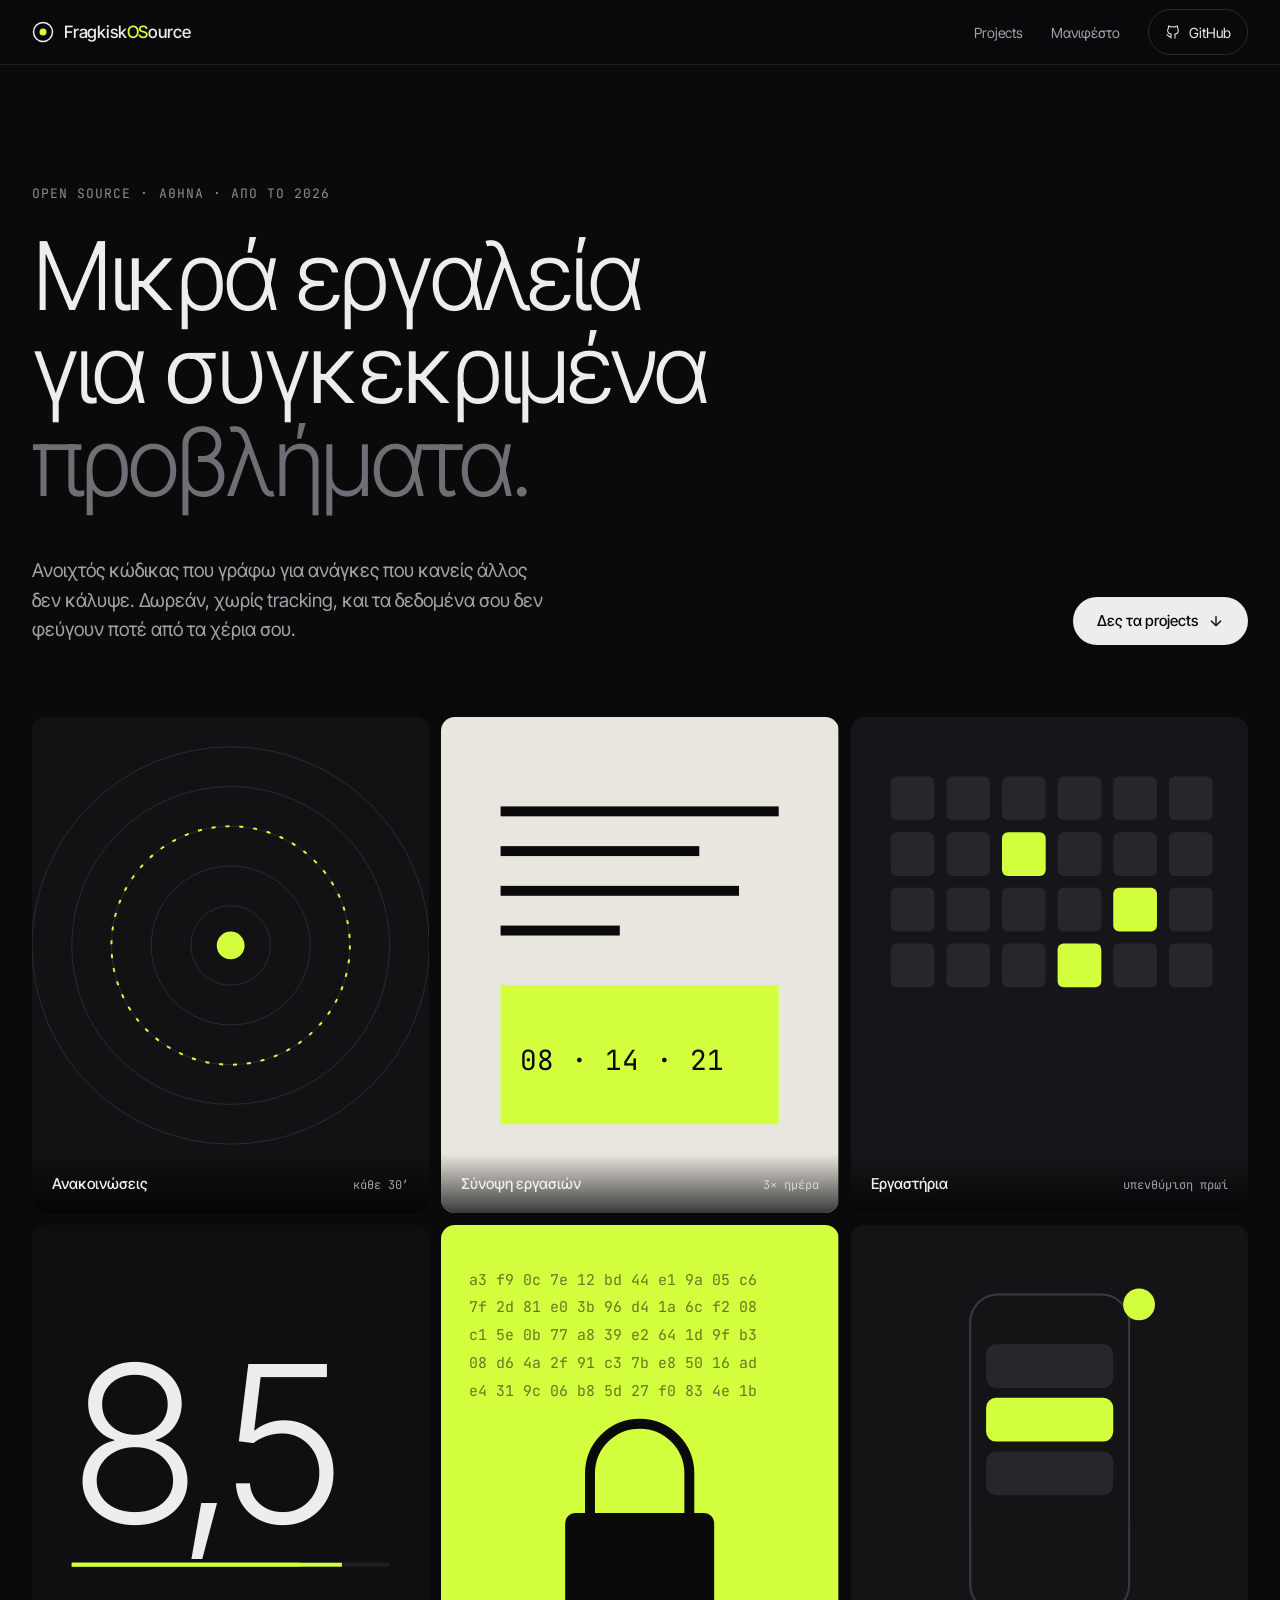
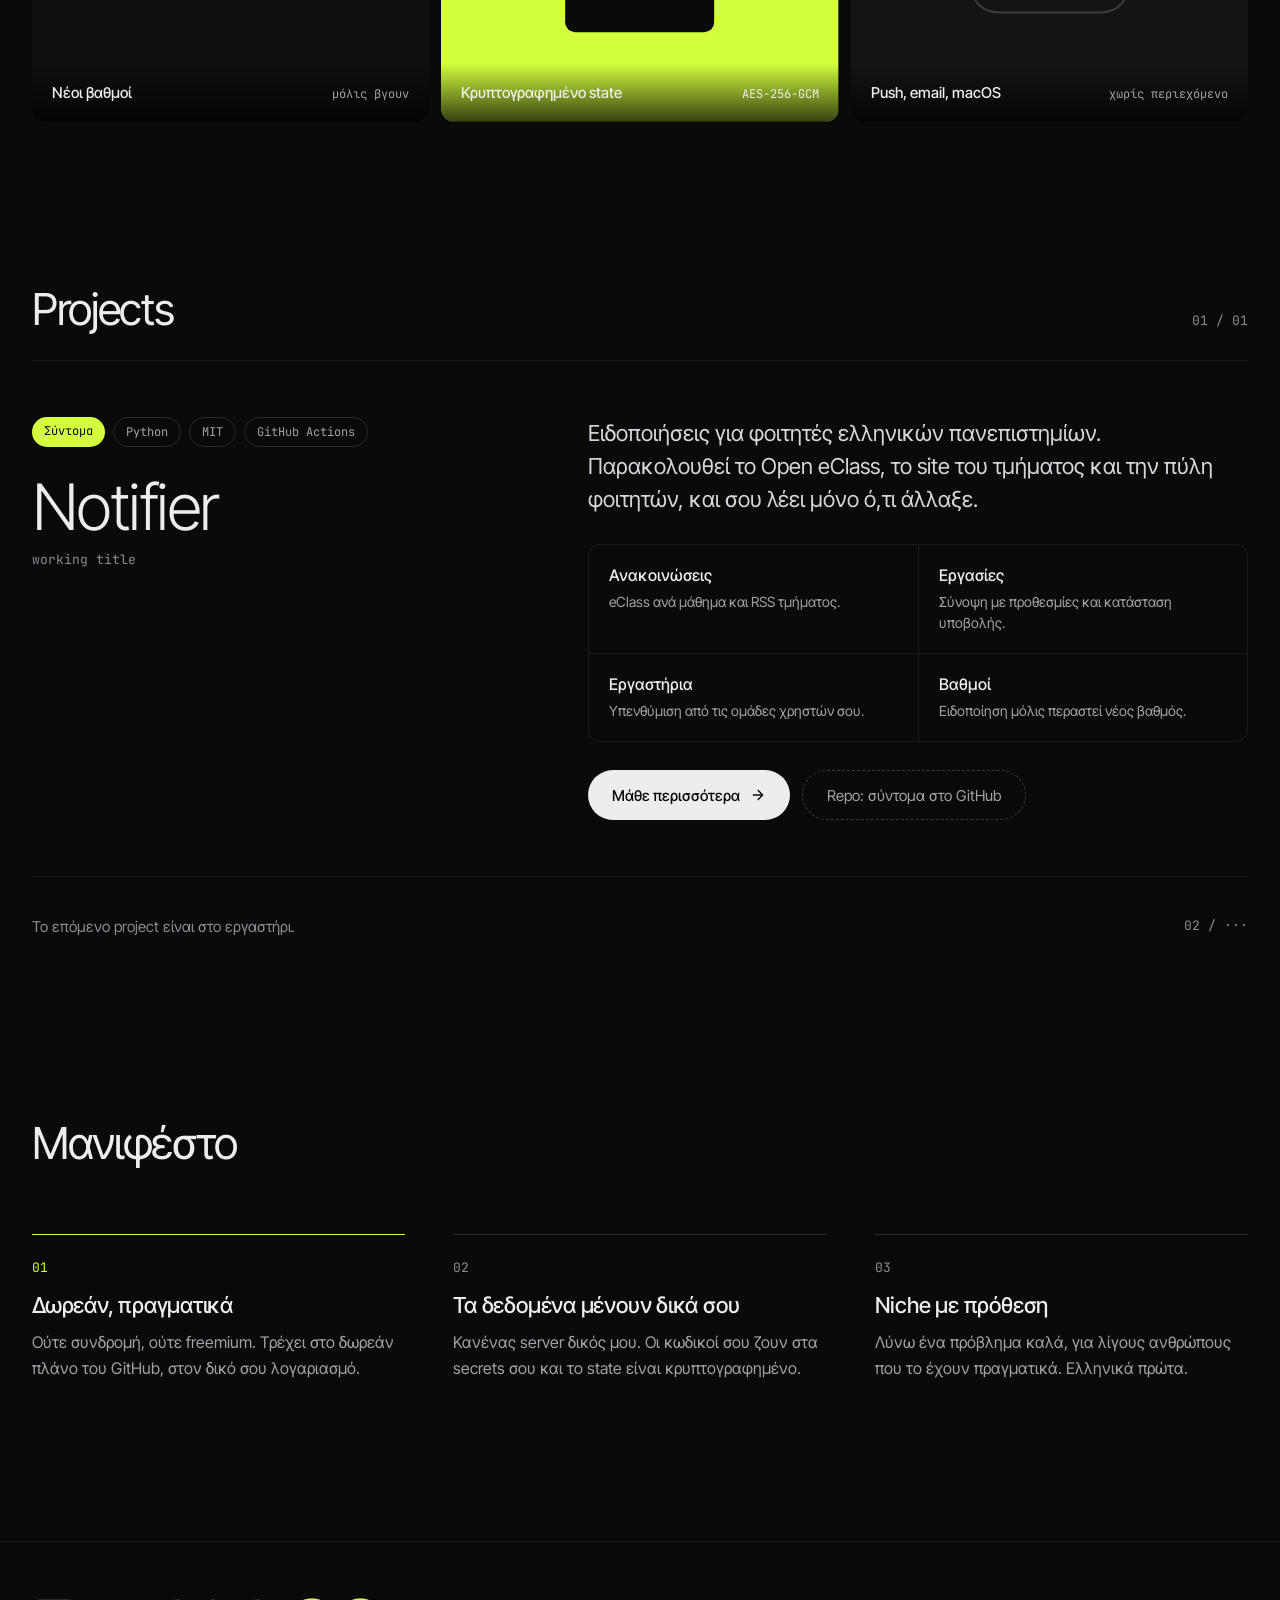
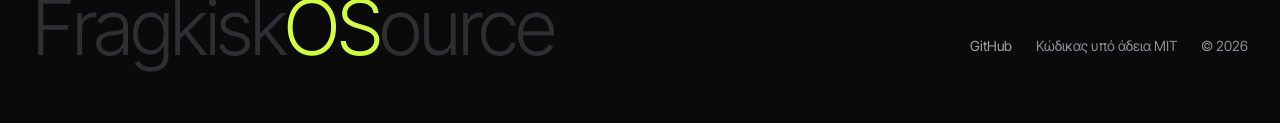
==== index.html @ a9259b9a "FragkiskOSource: πρώτη έκδοση του site" ====
<!doctype html>
<html lang="el">
<head>
<meta charset="utf-8">
<meta name="viewport" content="width=device-width, initial-scale=1">
<title>FragkiskOSource</title>
<meta name="description" content="Μικρά open-source εργαλεία για συγκεκριμένα προβλήματα, από τον Φραγκίσκο.">
<meta name="theme-color" content="#0a0a0b">
<link rel="icon" href="data:image/svg+xml,%3Csvg xmlns=%22http://www.w3.org/2000/svg%22 viewBox=%220 0 22 22%22%3E%3Crect width=%2222%22 height=%2222%22 rx=%225%22 fill=%22%230a0a0b%22/%3E%3Ccircle cx=%2211%22 cy=%2211%22 r=%227.5%22 fill=%22none%22 stroke=%22%23ededed%22 stroke-width=%221.5%22/%3E%3Ccircle cx=%2211%22 cy=%2211%22 r=%223%22 fill=%22%23d4ff3f%22/%3E%3C/svg%3E">
<link rel="preconnect" href="https://fonts.googleapis.com">
<link rel="stylesheet" href="https://fonts.googleapis.com/css2?family=Inter+Tight:wght@300;400;500;600&amp;family=JetBrains+Mono:wght@400;500&amp;display=swap">
<style>
body{margin:0;background:#0a0a0b}
a{color:#ededed;text-decoration:none}a:hover{color:#ffffff}
</style>
<style>html{scroll-behavior:smooth}</style>
</head>
<body>
<div style="min-height: 100vh; background: #0a0a0b; color: #ededed; font-family: 'Inter Tight', system-ui, sans-serif; -webkit-font-smoothing: antialiased">

  <header style="position: sticky; top: 0; z-index: 10; background: rgba(10,10,11,0.82); backdrop-filter: blur(14px); border-bottom: 1px solid #1c1c1f">
    <nav aria-label="Κύρια πλοήγηση" style="max-width: 1360px; margin: 0 auto; padding: 0 32px; height: 64px; display: flex; align-items: center; justify-content: space-between; gap: 24px; flex-wrap: wrap">
      <a href="#top" style="display: flex; align-items: center; gap: 10px; font-weight: 500; font-size: 17px; letter-spacing: -0.01em; min-height: 44px">
        <svg width="22" height="22" viewBox="0 0 22 22" aria-hidden="true"><circle cx="11" cy="11" r="9.5" fill="none" stroke="#ededed" stroke-width="1.5"></circle><circle cx="11" cy="11" r="3.5" fill="#d4ff3f"></circle></svg>
        <span>Fragkisk<span style="color: #d4ff3f">OS</span>ource</span>
      </a>
      <div style="display: flex; align-items: center; gap: 28px; font-size: 14px; color: #a1a1a6; flex-wrap: wrap">
        <a href="#projects" style="color: #a1a1a6; min-height: 44px; display: flex; align-items: center">Projects</a>
        <a href="#manifesto" style="color: #a1a1a6; min-height: 44px; display: flex; align-items: center">Μανιφέστο</a>
        <a href="https://github.com/Fragkiskospall" style="display: flex; align-items: center; gap: 8px; min-height: 44px; padding: 0 16px; border: 1px solid #2a2a2e; border-radius: 999px; color: #ededed">
          <svg width="16" height="16" viewBox="0 0 24 24" fill="none" stroke="currentColor" stroke-width="1.6" stroke-linecap="round" stroke-linejoin="round" aria-hidden="true"><path d="M9 19c-4.3 1.4-4.3-2.5-6-3m12 5v-3.5c0-1 .1-1.4-.5-2 2.8-.3 5.5-1.4 5.5-6a4.6 4.6 0 0 0-1.3-3.2 4.2 4.2 0 0 0-.1-3.2s-1.1-.3-3.5 1.3a12.3 12.3 0 0 0-6.2 0C6.5 2.8 5.4 3.1 5.4 3.1a4.2 4.2 0 0 0-.1 3.2A4.6 4.6 0 0 0 4 9.5c0 4.6 2.7 5.7 5.5 6-.6.6-.6 1.2-.5 2V21"></path></svg>
          GitHub
        </a>
      </div>
    </nav>
  </header>

  <main id="top">
    <section style="max-width: 1360px; margin: 0 auto; padding: 120px 32px 72px">
      <p style="margin: 0 0 28px; font-family: 'JetBrains Mono', monospace; font-size: 13px; letter-spacing: 0.08em; text-transform: uppercase; color: #8b8b91">Open source · Αθήνα · από το 2026</p>
      <h1 style="margin: 0; max-width: 1100px; font-weight: 300; font-size: clamp(48px, 7.4vw, 112px); line-height: 0.98; letter-spacing: -0.045em">Μικρά εργαλεία<br>για συγκεκριμένα<br><span style="color: #6e6e74">προβλήματα.</span></h1>
      <div style="margin-top: 48px; display: flex; gap: 40px; justify-content: space-between; align-items: flex-end; flex-wrap: wrap">
        <p style="margin: 0; max-width: 520px; font-size: 19px; line-height: 1.55; color: #a1a1a6">Ανοιχτός κώδικας που γράφω για ανάγκες που κανείς άλλος δεν κάλυψε. Δωρεάν, χωρίς tracking, και τα δεδομένα σου δεν φεύγουν ποτέ από τα χέρια σου.</p>
        <a href="#projects" style="display: inline-flex; align-items: center; gap: 10px; min-height: 48px; padding: 0 24px; border-radius: 999px; background: #ededed; color: #0a0a0b; font-weight: 500; font-size: 15px">
          Δες τα projects
          <svg width="16" height="16" viewBox="0 0 24 24" fill="none" stroke="currentColor" stroke-width="2" stroke-linecap="round" stroke-linejoin="round" aria-hidden="true"><path d="M12 5v14M5 12l7 7 7-7"></path></svg>
        </a>
      </div>
    </section>

    <section aria-label="Τι κάνει ο Notifier" style="max-width: 1360px; margin: 0 auto; padding: 0 32px">
      <div style="display: grid; grid-template-columns: repeat(auto-fill, minmax(300px, 1fr)); gap: 12px">

        <figure style="margin: 0; position: relative; aspect-ratio: 4 / 5; border-radius: 14px; overflow: hidden; background: #111113">
          <svg viewBox="0 0 400 500" width="100%" height="100%" preserveAspectRatio="xMidYMid slice" aria-hidden="true">
            <rect width="400" height="500" fill="#121214"></rect>
            <g fill="none" stroke="#2c2c31" stroke-width="1"><circle cx="200" cy="230" r="40"></circle><circle cx="200" cy="230" r="80"></circle><circle cx="200" cy="230" r="120"></circle><circle cx="200" cy="230" r="160"></circle><circle cx="200" cy="230" r="200"></circle></g>
            <circle cx="200" cy="230" r="120" fill="none" stroke="#d4ff3f" stroke-width="2" stroke-dasharray="4 10"></circle>
            <circle cx="200" cy="230" r="14" fill="#d4ff3f"></circle>
          </svg>
          <figcaption style="position: absolute; left: 0; right: 0; bottom: 0; padding: 20px; display: flex; justify-content: space-between; align-items: flex-end; background: linear-gradient(transparent, rgba(0,0,0,0.75))">
            <span style="font-size: 15px; font-weight: 500">Ανακοινώσεις</span><span style="font-family: 'JetBrains Mono', monospace; font-size: 12px; color: #a1a1a6">κάθε 30′</span>
          </figcaption>
        </figure>

        <figure style="margin: 0; position: relative; aspect-ratio: 4 / 5; border-radius: 14px; overflow: hidden; background: #111113">
          <svg viewBox="0 0 400 500" width="100%" height="100%" preserveAspectRatio="xMidYMid slice" aria-hidden="true">
            <rect width="400" height="500" fill="#e9e6df"></rect>
            <g fill="#0a0a0b"><rect x="60" y="90" width="280" height="10"></rect><rect x="60" y="130" width="200" height="10"></rect><rect x="60" y="170" width="240" height="10"></rect><rect x="60" y="210" width="120" height="10"></rect></g>
            <rect x="60" y="270" width="280" height="140" fill="#d4ff3f"></rect>
            <g fill="#0a0a0b" font-family="JetBrains Mono, monospace" font-size="28"><text x="80" y="355">08 · 14 · 21</text></g>
          </svg>
          <figcaption style="position: absolute; left: 0; right: 0; bottom: 0; padding: 20px; display: flex; justify-content: space-between; align-items: flex-end; background: linear-gradient(transparent, rgba(0,0,0,0.75))">
            <span style="font-size: 15px; font-weight: 500">Σύνοψη εργασιών</span><span style="font-family: 'JetBrains Mono', monospace; font-size: 12px; color: #d6d6da">3× ημέρα</span>
          </figcaption>
        </figure>

        <figure style="margin: 0; position: relative; aspect-ratio: 4 / 5; border-radius: 14px; overflow: hidden; background: #111113">
          <svg viewBox="0 0 400 500" width="100%" height="100%" preserveAspectRatio="xMidYMid slice" aria-hidden="true">
            <rect width="400" height="500" fill="#16161a"></rect>
            <g fill="#26262b"><rect x="40" y="60" width="44" height="44" rx="6"></rect><rect x="96" y="60" width="44" height="44" rx="6"></rect><rect x="152" y="60" width="44" height="44" rx="6"></rect><rect x="208" y="60" width="44" height="44" rx="6"></rect><rect x="264" y="60" width="44" height="44" rx="6"></rect><rect x="320" y="60" width="44" height="44" rx="6"></rect>
            <rect x="40" y="116" width="44" height="44" rx="6"></rect><rect x="96" y="116" width="44" height="44" rx="6"></rect><rect x="208" y="116" width="44" height="44" rx="6"></rect><rect x="264" y="116" width="44" height="44" rx="6"></rect><rect x="320" y="116" width="44" height="44" rx="6"></rect>
            <rect x="40" y="172" width="44" height="44" rx="6"></rect><rect x="96" y="172" width="44" height="44" rx="6"></rect><rect x="152" y="172" width="44" height="44" rx="6"></rect><rect x="208" y="172" width="44" height="44" rx="6"></rect><rect x="320" y="172" width="44" height="44" rx="6"></rect>
            <rect x="40" y="228" width="44" height="44" rx="6"></rect><rect x="96" y="228" width="44" height="44" rx="6"></rect><rect x="152" y="228" width="44" height="44" rx="6"></rect><rect x="264" y="228" width="44" height="44" rx="6"></rect><rect x="320" y="228" width="44" height="44" rx="6"></rect></g>
            <g fill="#d4ff3f"><rect x="152" y="116" width="44" height="44" rx="6"></rect><rect x="264" y="172" width="44" height="44" rx="6"></rect><rect x="208" y="228" width="44" height="44" rx="6"></rect></g>
          </svg>
          <figcaption style="position: absolute; left: 0; right: 0; bottom: 0; padding: 20px; display: flex; justify-content: space-between; align-items: flex-end; background: linear-gradient(transparent, rgba(0,0,0,0.75))">
            <span style="font-size: 15px; font-weight: 500">Εργαστήρια</span><span style="font-family: 'JetBrains Mono', monospace; font-size: 12px; color: #a1a1a6">υπενθύμιση πρωί</span>
          </figcaption>
        </figure>

        <figure style="margin: 0; position: relative; aspect-ratio: 4 / 5; border-radius: 14px; overflow: hidden; background: #111113">
          <svg viewBox="0 0 400 500" width="100%" height="100%" preserveAspectRatio="xMidYMid slice" aria-hidden="true">
            <rect width="400" height="500" fill="#0f0f11"></rect>
            <g font-family="Inter Tight, sans-serif" font-weight="300" fill="#ededed"><text x="40" y="300" font-size="220" letter-spacing="-12">8,5</text></g>
            <rect x="40" y="340" width="230" height="4" fill="#d4ff3f"></rect>
            <rect x="40" y="340" width="320" height="4" fill="#2a2a2e" opacity="0.6"></rect>
            <rect x="40" y="340" width="272" height="4" fill="#d4ff3f"></rect>
          </svg>
          <figcaption style="position: absolute; left: 0; right: 0; bottom: 0; padding: 20px; display: flex; justify-content: space-between; align-items: flex-end; background: linear-gradient(transparent, rgba(0,0,0,0.75))">
            <span style="font-size: 15px; font-weight: 500">Νέοι βαθμοί</span><span style="font-family: 'JetBrains Mono', monospace; font-size: 12px; color: #a1a1a6">μόλις βγουν</span>
          </figcaption>
        </figure>

        <figure style="margin: 0; position: relative; aspect-ratio: 4 / 5; border-radius: 14px; overflow: hidden; background: #111113">
          <svg viewBox="0 0 400 500" width="100%" height="100%" preserveAspectRatio="xMidYMid slice" aria-hidden="true">
            <rect width="400" height="500" fill="#d4ff3f"></rect>
            <g font-family="JetBrains Mono, monospace" font-size="15" fill="#0a0a0b" opacity="0.55"><text x="28" y="60">a3 f9 0c 7e 12 bd 44 e1 9a 05 c6</text><text x="28" y="88">7f 2d 81 e0 3b 96 d4 1a 6c f2 08</text><text x="28" y="116">c1 5e 0b 77 a8 39 e2 64 1d 9f b3</text><text x="28" y="144">08 d6 4a 2f 91 c3 7b e8 50 16 ad</text><text x="28" y="172">e4 31 9c 06 b8 5d 27 f0 83 4e 1b</text></g>
            <g fill="none" stroke="#0a0a0b" stroke-width="10"><path d="M150 290v-40a50 50 0 0 1 100 0v40"></path></g>
            <rect x="125" y="290" width="150" height="120" rx="10" fill="#0a0a0b"></rect>
          </svg>
          <figcaption style="position: absolute; left: 0; right: 0; bottom: 0; padding: 20px; display: flex; justify-content: space-between; align-items: flex-end; background: linear-gradient(transparent, rgba(0,0,0,0.75))">
            <span style="font-size: 15px; font-weight: 500">Κρυπτογραφημένο state</span><span style="font-family: 'JetBrains Mono', monospace; font-size: 12px; color: #ededed">AES-256-GCM</span>
          </figcaption>
        </figure>

        <figure style="margin: 0; position: relative; aspect-ratio: 4 / 5; border-radius: 14px; overflow: hidden; background: #111113">
          <svg viewBox="0 0 400 500" width="100%" height="100%" preserveAspectRatio="xMidYMid slice" aria-hidden="true">
            <rect width="400" height="500" fill="#141417"></rect>
            <rect x="120" y="70" width="160" height="320" rx="28" fill="none" stroke="#3a3a40" stroke-width="2"></rect>
            <rect x="136" y="120" width="128" height="44" rx="10" fill="#26262b"></rect>
            <rect x="136" y="174" width="128" height="44" rx="10" fill="#d4ff3f"></rect>
            <rect x="136" y="228" width="128" height="44" rx="10" fill="#26262b"></rect>
            <circle cx="290" cy="80" r="16" fill="#d4ff3f"></circle>
          </svg>
          <figcaption style="position: absolute; left: 0; right: 0; bottom: 0; padding: 20px; display: flex; justify-content: space-between; align-items: flex-end; background: linear-gradient(transparent, rgba(0,0,0,0.75))">
            <span style="font-size: 15px; font-weight: 500">Push, email, macOS</span><span style="font-family: 'JetBrains Mono', monospace; font-size: 12px; color: #a1a1a6">χωρίς περιεχόμενο</span>
          </figcaption>
        </figure>

      </div>
    </section>

    <section id="projects" style="max-width: 1360px; margin: 0 auto; padding: 160px 32px 0">
      <div style="display: flex; justify-content: space-between; align-items: baseline; gap: 24px; flex-wrap: wrap; border-bottom: 1px solid #1c1c1f; padding-bottom: 24px">
        <h2 style="margin: 0; font-weight: 400; font-size: 44px; letter-spacing: -0.03em">Projects</h2>
        <p style="margin: 0; font-family: 'JetBrains Mono', monospace; font-size: 13px; color: #8b8b91">01 / 01</p>
      </div>

      <article style="display: flex; flex-wrap: wrap; gap: 48px; padding: 56px 0; border-bottom: 1px solid #1c1c1f">
        <div style="flex: 1 1 380px; min-width: 0">
          <div style="display: flex; gap: 8px; flex-wrap: wrap; margin-bottom: 28px">
            <span style="font-family: 'JetBrains Mono', monospace; font-size: 12px; padding: 6px 12px; border-radius: 999px; background: #d4ff3f; color: #0a0a0b">Σύντομα</span>
            <span style="font-family: 'JetBrains Mono', monospace; font-size: 12px; padding: 6px 12px; border-radius: 999px; border: 1px solid #2a2a2e; color: #a1a1a6">Python</span>
            <span style="font-family: 'JetBrains Mono', monospace; font-size: 12px; padding: 6px 12px; border-radius: 999px; border: 1px solid #2a2a2e; color: #a1a1a6">MIT</span>
            <span style="font-family: 'JetBrains Mono', monospace; font-size: 12px; padding: 6px 12px; border-radius: 999px; border: 1px solid #2a2a2e; color: #a1a1a6">GitHub Actions</span>
          </div>
          <h3 style="margin: 0; font-weight: 300; font-size: 64px; line-height: 1; letter-spacing: -0.04em">Notifier</h3>
          <p style="margin: 12px 0 0; font-family: 'JetBrains Mono', monospace; font-size: 13px; color: #8b8b91">working title</p>
        </div>
        <div style="flex: 1.4 1 480px; min-width: 0; display: flex; flex-direction: column; gap: 28px">
          <p style="margin: 0; font-size: 22px; line-height: 1.5; color: #d6d6da">Ειδοποιήσεις για φοιτητές ελληνικών πανεπιστημίων. Παρακολουθεί το Open eClass, το site του τμήματος και την πύλη φοιτητών, και σου λέει μόνο ό,τι άλλαξε.</p>
          <ul style="margin: 0; padding: 0; list-style: none; display: grid; grid-template-columns: repeat(2, minmax(0, 1fr)); gap: 1px; background: #1c1c1f; border: 1px solid #1c1c1f; border-radius: 12px; overflow: hidden">
            <li style="background: #0a0a0b; padding: 20px"><p style="margin: 0 0 6px; font-weight: 500">Ανακοινώσεις</p><p style="margin: 0; font-size: 14px; line-height: 1.5; color: #a1a1a6">eClass ανά μάθημα και RSS τμήματος.</p></li>
            <li style="background: #0a0a0b; padding: 20px"><p style="margin: 0 0 6px; font-weight: 500">Εργασίες</p><p style="margin: 0; font-size: 14px; line-height: 1.5; color: #a1a1a6">Σύνοψη με προθεσμίες και κατάσταση υποβολής.</p></li>
            <li style="background: #0a0a0b; padding: 20px"><p style="margin: 0 0 6px; font-weight: 500">Εργαστήρια</p><p style="margin: 0; font-size: 14px; line-height: 1.5; color: #a1a1a6">Υπενθύμιση από τις ομάδες χρηστών σου.</p></li>
            <li style="background: #0a0a0b; padding: 20px"><p style="margin: 0 0 6px; font-weight: 500">Βαθμοί</p><p style="margin: 0; font-size: 14px; line-height: 1.5; color: #a1a1a6">Ειδοποίηση μόλις περαστεί νέος βαθμός.</p></li>
          </ul>
          <div style="display: flex; gap: 12px; flex-wrap: wrap">
            <a href="/notifier/" style="display: inline-flex; align-items: center; gap: 10px; min-height: 48px; padding: 0 24px; border-radius: 999px; background: #ededed; color: #0a0a0b; font-weight: 500; font-size: 15px">Μάθε περισσότερα
              <svg width="16" height="16" viewBox="0 0 24 24" fill="none" stroke="currentColor" stroke-width="2" stroke-linecap="round" stroke-linejoin="round" aria-hidden="true"><path d="M5 12h14M12 5l7 7-7 7"></path></svg>
            </a>
            <span style="display: inline-flex; align-items: center; min-height: 48px; padding: 0 24px; border-radius: 999px; border: 1px dashed #3a3a40; color: #a1a1a6; font-size: 15px">Repo: σύντομα στο GitHub</span>
          </div>
        </div>
      </article>

      <div style="padding: 40px 0; display: flex; justify-content: space-between; gap: 24px; flex-wrap: wrap; color: #8b8b91; font-size: 15px">
        <p style="margin: 0">Το επόμενο project είναι στο εργαστήρι.</p>
        <p style="margin: 0; font-family: 'JetBrains Mono', monospace; font-size: 13px">02 / ···</p>
      </div>
    </section>

    <section id="manifesto" style="max-width: 1360px; margin: 0 auto; padding: 140px 32px 160px">
      <h2 style="margin: 0 0 64px; font-weight: 400; font-size: 44px; letter-spacing: -0.03em">Μανιφέστο</h2>
      <div style="display: grid; grid-template-columns: repeat(auto-fit, minmax(280px, 1fr)); gap: 48px">
        <div style="border-top: 1px solid #d4ff3f; padding-top: 24px">
          <p style="margin: 0 0 16px; font-family: 'JetBrains Mono', monospace; font-size: 13px; color: #d4ff3f">01</p>
          <h3 style="margin: 0 0 12px; font-weight: 500; font-size: 22px; letter-spacing: -0.01em">Δωρεάν, πραγματικά</h3>
          <p style="margin: 0; font-size: 16px; line-height: 1.6; color: #a1a1a6">Ούτε συνδρομή, ούτε freemium. Τρέχει στο δωρεάν πλάνο του GitHub, στον δικό σου λογαριασμό.</p>
        </div>
        <div style="border-top: 1px solid #2a2a2e; padding-top: 24px">
          <p style="margin: 0 0 16px; font-family: 'JetBrains Mono', monospace; font-size: 13px; color: #8b8b91">02</p>
          <h3 style="margin: 0 0 12px; font-weight: 500; font-size: 22px; letter-spacing: -0.01em">Τα δεδομένα μένουν δικά σου</h3>
          <p style="margin: 0; font-size: 16px; line-height: 1.6; color: #a1a1a6">Κανένας server δικός μου. Οι κωδικοί σου ζουν στα secrets σου και το state είναι κρυπτογραφημένο.</p>
        </div>
        <div style="border-top: 1px solid #2a2a2e; padding-top: 24px">
          <p style="margin: 0 0 16px; font-family: 'JetBrains Mono', monospace; font-size: 13px; color: #8b8b91">03</p>
          <h3 style="margin: 0 0 12px; font-weight: 500; font-size: 22px; letter-spacing: -0.01em">Niche με πρόθεση</h3>
          <p style="margin: 0; font-size: 16px; line-height: 1.6; color: #a1a1a6">Λύνω ένα πρόβλημα καλά, για λίγους ανθρώπους που το έχουν πραγματικά. Ελληνικά πρώτα.</p>
        </div>
      </div>
    </section>
  </main>

  <footer style="border-top: 1px solid #1c1c1f">
    <div style="max-width: 1360px; margin: 0 auto; padding: 48px 32px 56px; display: flex; justify-content: space-between; align-items: flex-end; gap: 32px; flex-wrap: wrap">
      <p style="margin: 0; font-weight: 300; font-size: clamp(40px, 6vw, 88px); letter-spacing: -0.045em; line-height: 1; color: #2e2e33">Fragkisk<span style="color: #d4ff3f">OS</span>ource</p>
      <div style="display: flex; gap: 24px; flex-wrap: wrap; font-size: 14px; color: #8b8b91">
        <a href="https://github.com/Fragkiskospall" style="color: #a1a1a6; min-height: 44px; display: flex; align-items: center">GitHub</a>
        <span style="min-height: 44px; display: flex; align-items: center">Κώδικας υπό άδεια MIT</span>
        <span style="min-height: 44px; display: flex; align-items: center">© 2026</span>
      </div>
    </div>
  </footer>
</div>
</body>
</html>
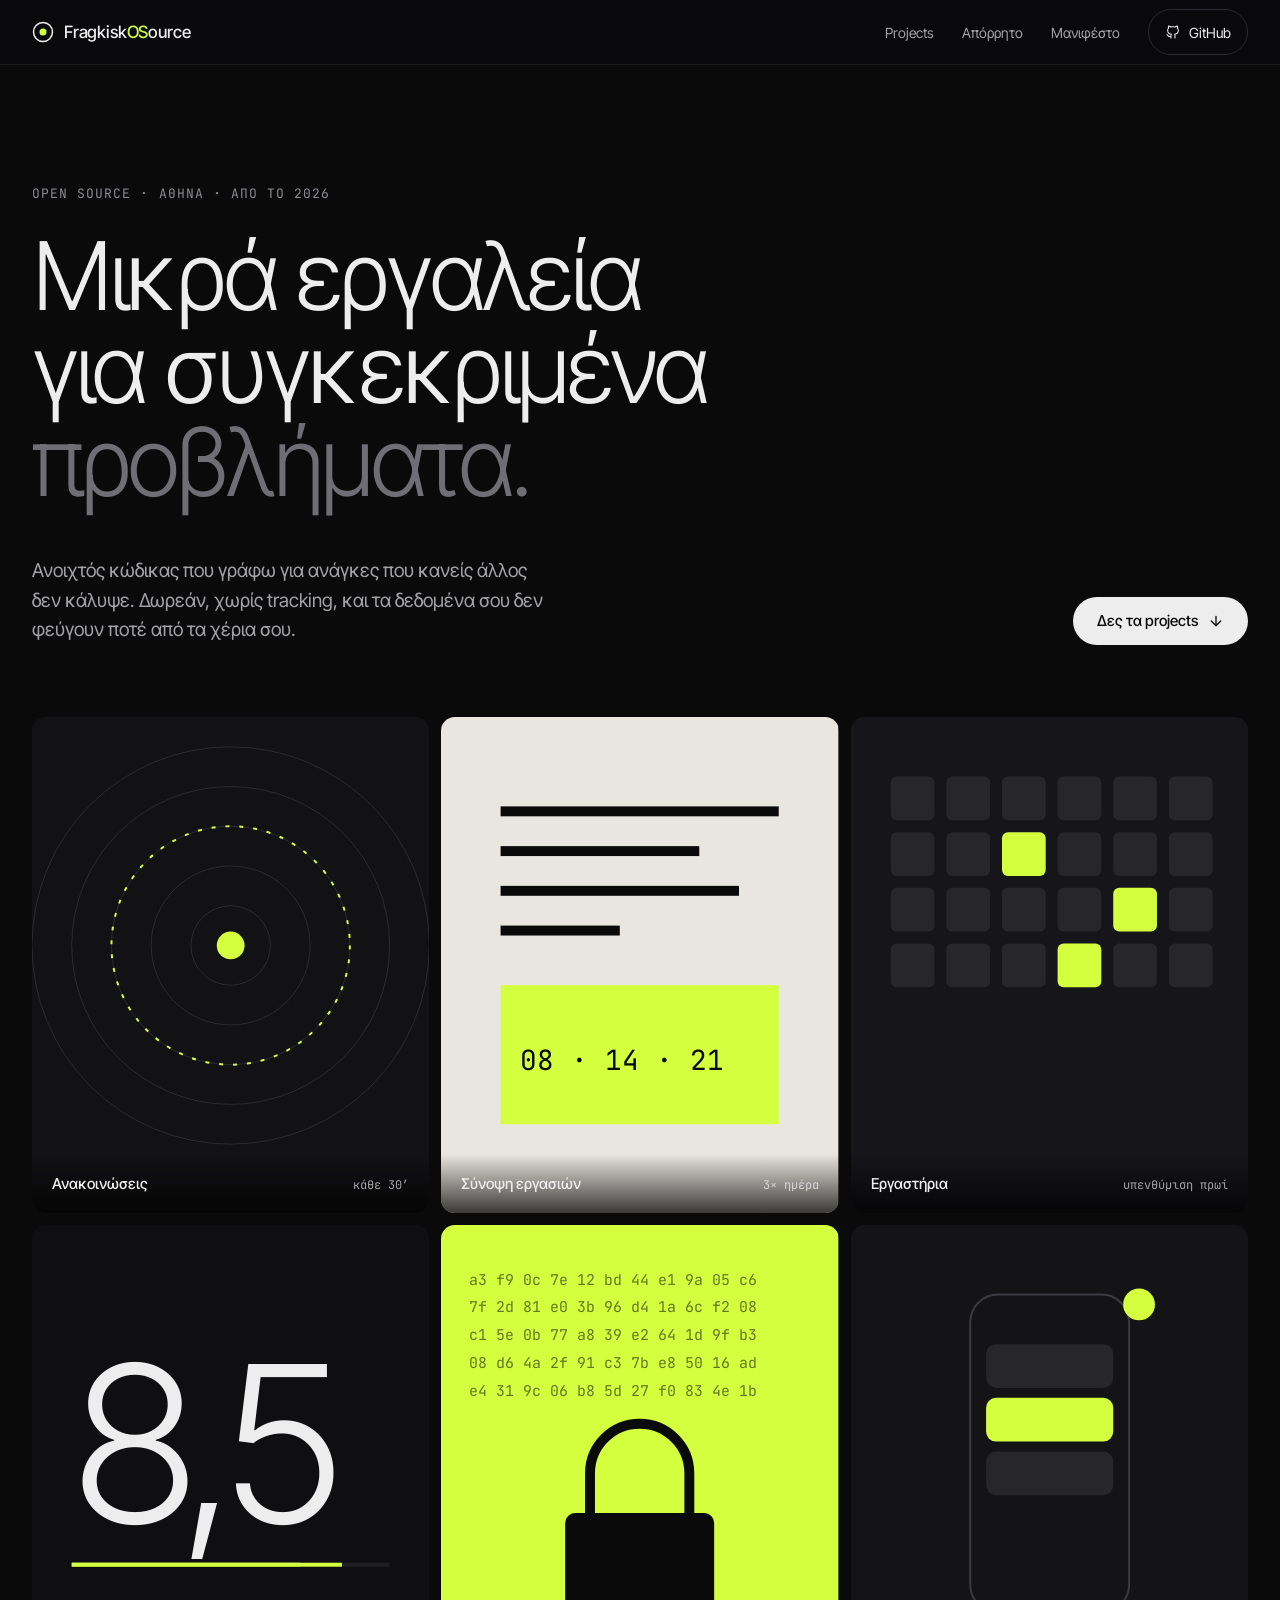
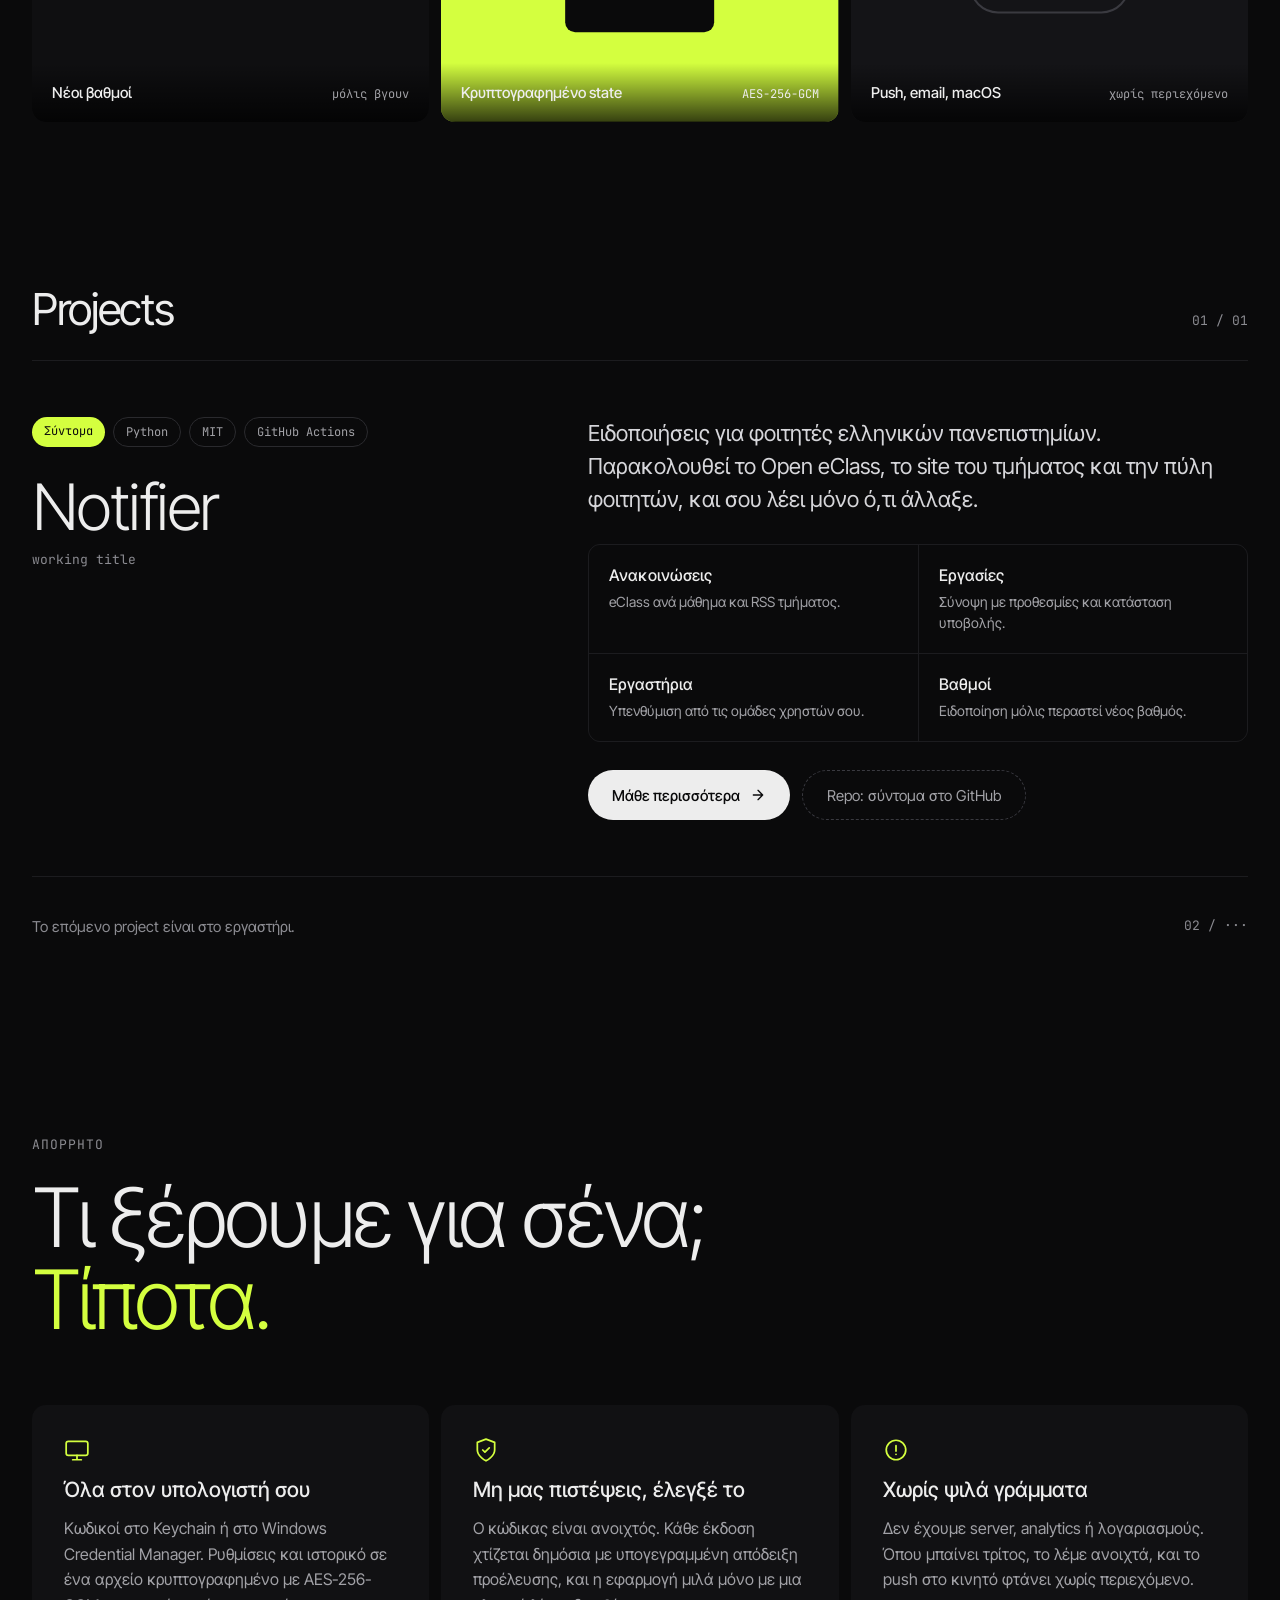
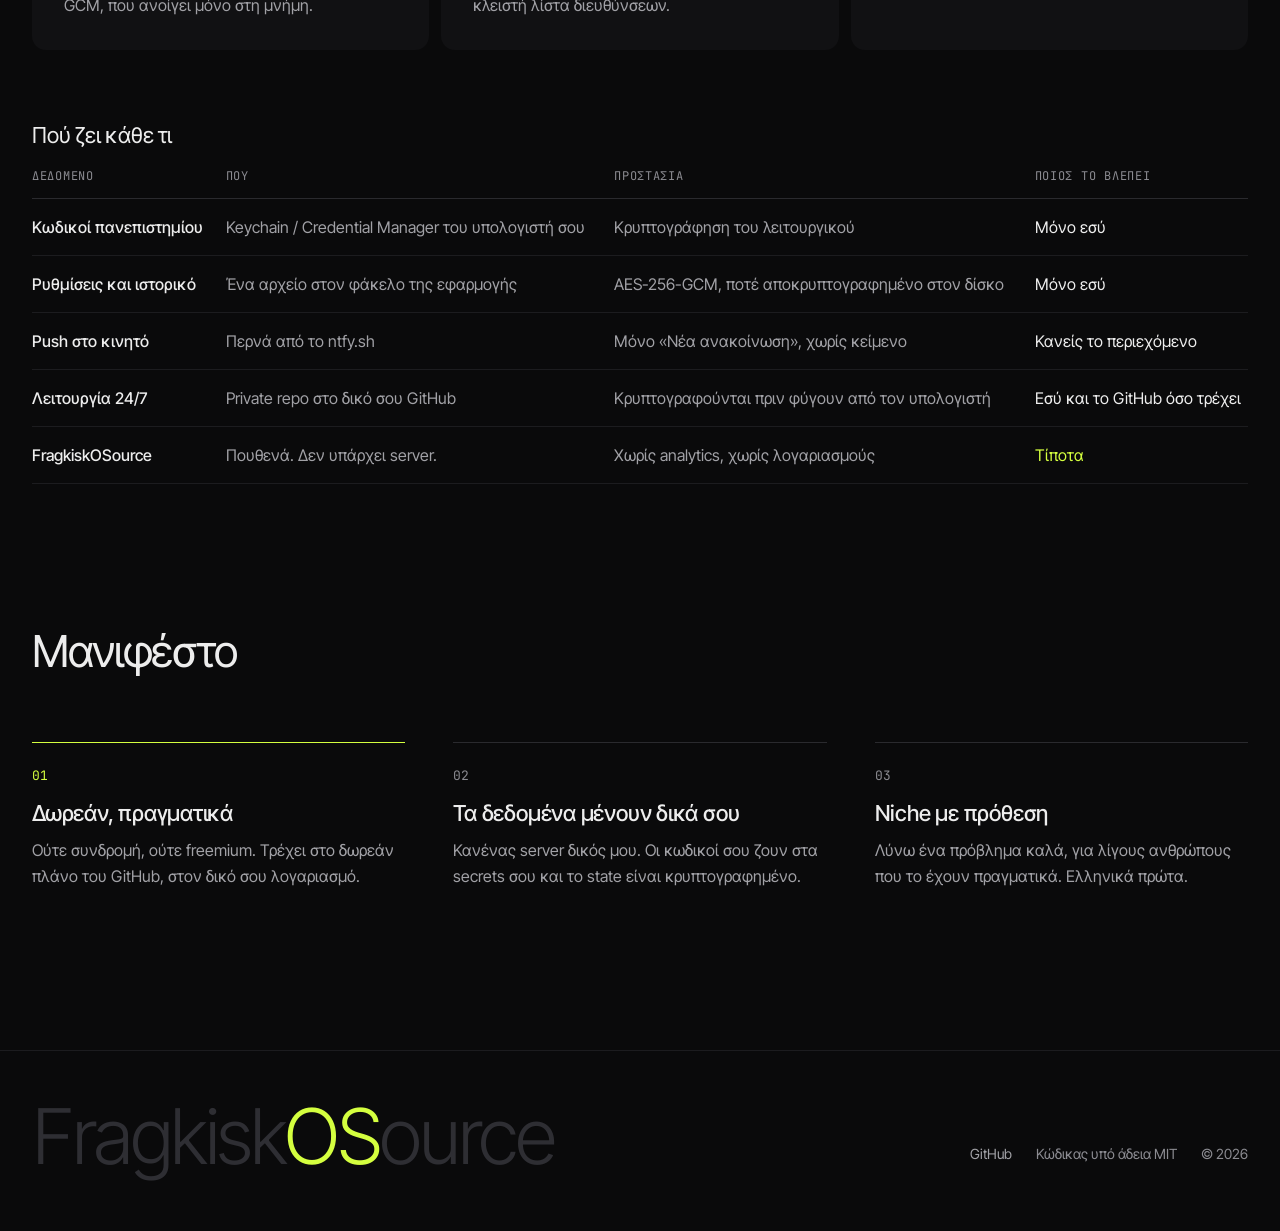
==== commit 0a36b3ab: "FragkiskOSource: πρώτη έκδοση του site" ====
--- a/index.html
+++ b/index.html
@@ -26,6 +26,7 @@
       </a>
       <div style="display: flex; align-items: center; gap: 28px; font-size: 14px; color: #a1a1a6; flex-wrap: wrap">
         <a href="#projects" style="color: #a1a1a6; min-height: 44px; display: flex; align-items: center">Projects</a>
+        <a href="#privacy" style="color: #a1a1a6; min-height: 44px; display: flex; align-items: center">Απόρρητο</a>
         <a href="#manifesto" style="color: #a1a1a6; min-height: 44px; display: flex; align-items: center">Μανιφέστο</a>
         <a href="https://github.com/Fragkiskospall" style="display: flex; align-items: center; gap: 8px; min-height: 44px; padding: 0 16px; border: 1px solid #2a2a2e; border-radius: 999px; color: #ededed">
           <svg width="16" height="16" viewBox="0 0 24 24" fill="none" stroke="currentColor" stroke-width="1.6" stroke-linecap="round" stroke-linejoin="round" aria-hidden="true"><path d="M9 19c-4.3 1.4-4.3-2.5-6-3m12 5v-3.5c0-1 .1-1.4-.5-2 2.8-.3 5.5-1.4 5.5-6a4.6 4.6 0 0 0-1.3-3.2 4.2 4.2 0 0 0-.1-3.2s-1.1-.3-3.5 1.3a12.3 12.3 0 0 0-6.2 0C6.5 2.8 5.4 3.1 5.4 3.1a4.2 4.2 0 0 0-.1 3.2A4.6 4.6 0 0 0 4 9.5c0 4.6 2.7 5.7 5.5 6-.6.6-.6 1.2-.5 2V21"></path></svg>
@@ -171,6 +172,49 @@
       </div>
     </section>
 
+    <section id="privacy" style="max-width: 1360px; margin: 0 auto; padding: 160px 32px 0">
+      <p style="margin: 0 0 24px; font-family: 'JetBrains Mono', monospace; font-size: 13px; letter-spacing: 0.08em; text-transform: uppercase; color: #8b8b91">Απόρρητο</p>
+      <h2 style="margin: 0; font-weight: 300; font-size: clamp(44px, 6.4vw, 96px); line-height: 1; letter-spacing: -0.045em">Τι ξέρουμε για σένα;<br><span style="color: #d4ff3f">Τίποτα.</span></h2>
+      <div style="margin-top: 64px; display: grid; grid-template-columns: repeat(auto-fit, minmax(300px, 1fr)); gap: 12px">
+        <div style="background: #111113; border-radius: 14px; padding: 32px; display: flex; flex-direction: column; gap: 14px">
+          <svg width="26" height="26" viewBox="0 0 24 24" fill="none" stroke="#d4ff3f" stroke-width="1.6" stroke-linecap="round" stroke-linejoin="round" aria-hidden="true"><rect x="2" y="4" width="20" height="13" rx="2"></rect><path d="M8 21h8M12 17v4"></path></svg>
+          <h3 style="margin: 0; font-weight: 500; font-size: 21px">Όλα στον υπολογιστή σου</h3>
+          <p style="margin: 0; font-size: 16px; line-height: 1.6; color: #a1a1a6">Κωδικοί στο Keychain ή στο Windows Credential Manager. Ρυθμίσεις και ιστορικό σε ένα αρχείο κρυπτογραφημένο με AES-256-GCM, που ανοίγει μόνο στη μνήμη.</p>
+        </div>
+        <div style="background: #111113; border-radius: 14px; padding: 32px; display: flex; flex-direction: column; gap: 14px">
+          <svg width="26" height="26" viewBox="0 0 24 24" fill="none" stroke="#d4ff3f" stroke-width="1.6" stroke-linecap="round" stroke-linejoin="round" aria-hidden="true"><path d="M12 22s8-4 8-10V5l-8-3-8 3v7c0 6 8 10 8 10z"></path><path d="m9 12 2 2 4-4"></path></svg>
+          <h3 style="margin: 0; font-weight: 500; font-size: 21px">Μη μας πιστέψεις, έλεγξέ το</h3>
+          <p style="margin: 0; font-size: 16px; line-height: 1.6; color: #a1a1a6">Ο κώδικας είναι ανοιχτός. Κάθε έκδοση χτίζεται δημόσια με υπογεγραμμένη απόδειξη προέλευσης, και η εφαρμογή μιλά μόνο με μια κλειστή λίστα διευθύνσεων.</p>
+        </div>
+        <div style="background: #111113; border-radius: 14px; padding: 32px; display: flex; flex-direction: column; gap: 14px">
+          <svg width="26" height="26" viewBox="0 0 24 24" fill="none" stroke="#d4ff3f" stroke-width="1.6" stroke-linecap="round" stroke-linejoin="round" aria-hidden="true"><circle cx="12" cy="12" r="9"></circle><path d="M12 8v5M12 16h.01"></path></svg>
+          <h3 style="margin: 0; font-weight: 500; font-size: 21px">Χωρίς ψιλά γράμματα</h3>
+          <p style="margin: 0; font-size: 16px; line-height: 1.6; color: #a1a1a6">Δεν έχουμε server, analytics ή λογαριασμούς. Όπου μπαίνει τρίτος, το λέμε ανοιχτά, και το push στο κινητό φτάνει χωρίς περιεχόμενο.</p>
+        </div>
+      </div>
+
+      <div style="margin-top: 72px; overflow-x: auto">
+        <table style="width: 100%; min-width: 640px; border-collapse: collapse; font-size: 16px">
+          <caption style="text-align: left; padding-bottom: 20px; font-size: 22px; font-weight: 400; letter-spacing: -0.01em; color: #ededed">Πού ζει κάθε τι</caption>
+          <thead>
+            <tr style="text-align: left; color: #8b8b91; font-family: 'JetBrains Mono', monospace; font-size: 12px; text-transform: uppercase; letter-spacing: 0.06em">
+              <th scope="col" style="padding: 0 16px 14px 0; font-weight: 400; border-bottom: 1px solid #2a2a2e">Δεδομένο</th>
+              <th scope="col" style="padding: 0 16px 14px 0; font-weight: 400; border-bottom: 1px solid #2a2a2e">Πού</th>
+              <th scope="col" style="padding: 0 16px 14px 0; font-weight: 400; border-bottom: 1px solid #2a2a2e">Προστασία</th>
+              <th scope="col" style="padding: 0 0 14px; font-weight: 400; border-bottom: 1px solid #2a2a2e">Ποιος το βλέπει</th>
+            </tr>
+          </thead>
+          <tbody>
+            <tr><th scope="row" style="text-align: left; padding: 18px 16px 18px 0; border-bottom: 1px solid #1c1c1f; font-weight: 500">Κωδικοί πανεπιστημίου</th><td style="padding: 18px 16px 18px 0; border-bottom: 1px solid #1c1c1f; color: #a1a1a6">Keychain / Credential Manager του υπολογιστή σου</td><td style="padding: 18px 16px 18px 0; border-bottom: 1px solid #1c1c1f; color: #a1a1a6">Κρυπτογράφηση του λειτουργικού</td><td style="padding: 18px 0; border-bottom: 1px solid #1c1c1f">Μόνο εσύ</td></tr>
+            <tr><th scope="row" style="text-align: left; padding: 18px 16px 18px 0; border-bottom: 1px solid #1c1c1f; font-weight: 500">Ρυθμίσεις και ιστορικό</th><td style="padding: 18px 16px 18px 0; border-bottom: 1px solid #1c1c1f; color: #a1a1a6">Ένα αρχείο στον φάκελο της εφαρμογής</td><td style="padding: 18px 16px 18px 0; border-bottom: 1px solid #1c1c1f; color: #a1a1a6">AES-256-GCM, ποτέ αποκρυπτογραφημένο στον δίσκο</td><td style="padding: 18px 0; border-bottom: 1px solid #1c1c1f">Μόνο εσύ</td></tr>
+            <tr><th scope="row" style="text-align: left; padding: 18px 16px 18px 0; border-bottom: 1px solid #1c1c1f; font-weight: 500">Push στο κινητό</th><td style="padding: 18px 16px 18px 0; border-bottom: 1px solid #1c1c1f; color: #a1a1a6">Περνά από το ntfy.sh</td><td style="padding: 18px 16px 18px 0; border-bottom: 1px solid #1c1c1f; color: #a1a1a6">Μόνο «Νέα ανακοίνωση», χωρίς κείμενο</td><td style="padding: 18px 0; border-bottom: 1px solid #1c1c1f">Κανείς το περιεχόμενο</td></tr>
+            <tr><th scope="row" style="text-align: left; padding: 18px 16px 18px 0; border-bottom: 1px solid #1c1c1f; font-weight: 500">Λειτουργία 24/7</th><td style="padding: 18px 16px 18px 0; border-bottom: 1px solid #1c1c1f; color: #a1a1a6">Private repo στο δικό σου GitHub</td><td style="padding: 18px 16px 18px 0; border-bottom: 1px solid #1c1c1f; color: #a1a1a6">Κρυπτογραφούνται πριν φύγουν από τον υπολογιστή</td><td style="padding: 18px 0; border-bottom: 1px solid #1c1c1f">Εσύ και το GitHub όσο τρέχει</td></tr>
+            <tr><th scope="row" style="text-align: left; padding: 18px 16px 18px 0; border-bottom: 1px solid #1c1c1f; font-weight: 500">FragkiskOSource</th><td style="padding: 18px 16px 18px 0; border-bottom: 1px solid #1c1c1f; color: #a1a1a6">Πουθενά. Δεν υπάρχει server.</td><td style="padding: 18px 16px 18px 0; border-bottom: 1px solid #1c1c1f; color: #a1a1a6">Χωρίς analytics, χωρίς λογαριασμούς</td><td style="padding: 18px 0; border-bottom: 1px solid #1c1c1f; color: #d4ff3f">Τίποτα</td></tr>
+          </tbody>
+        </table>
+      </div>
+    </section>
+
     <section id="manifesto" style="max-width: 1360px; margin: 0 auto; padding: 140px 32px 160px">
       <h2 style="margin: 0 0 64px; font-weight: 400; font-size: 44px; letter-spacing: -0.03em">Μανιφέστο</h2>
       <div style="display: grid; grid-template-columns: repeat(auto-fit, minmax(280px, 1fr)); gap: 48px">
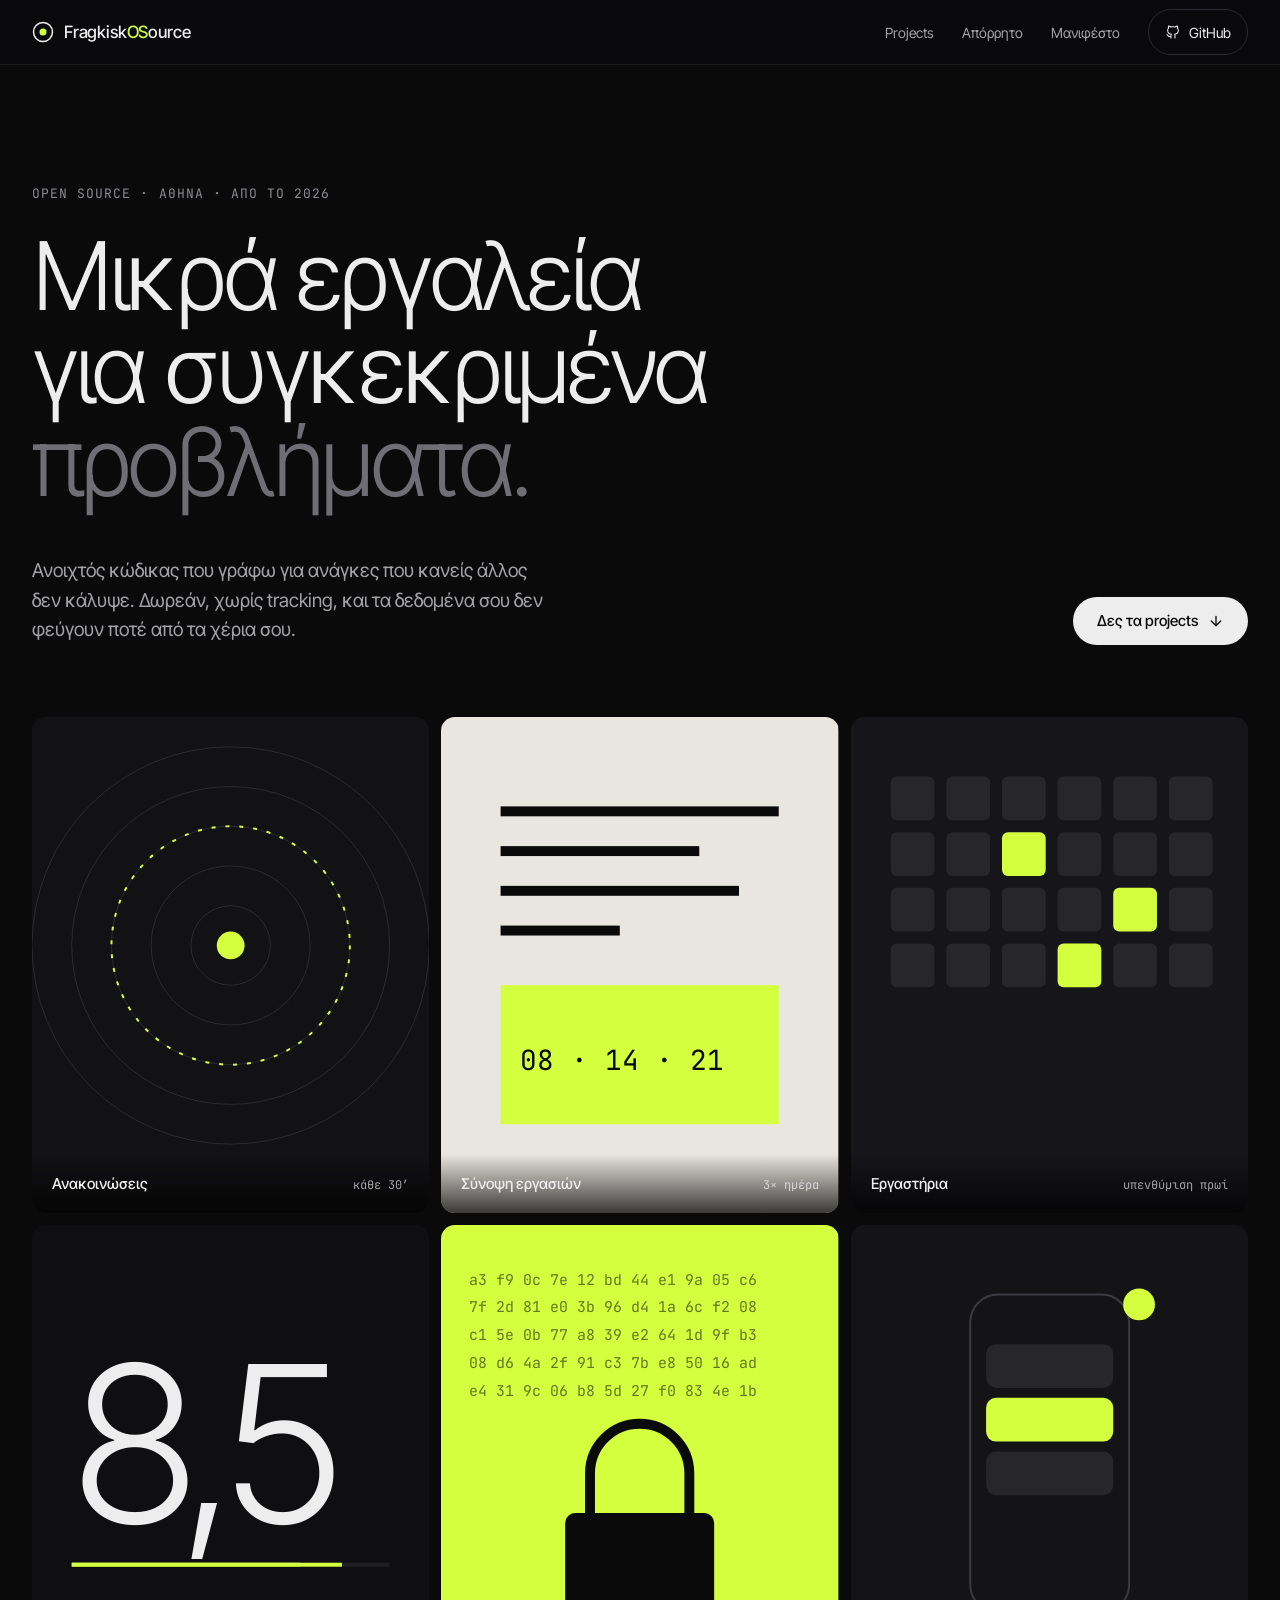
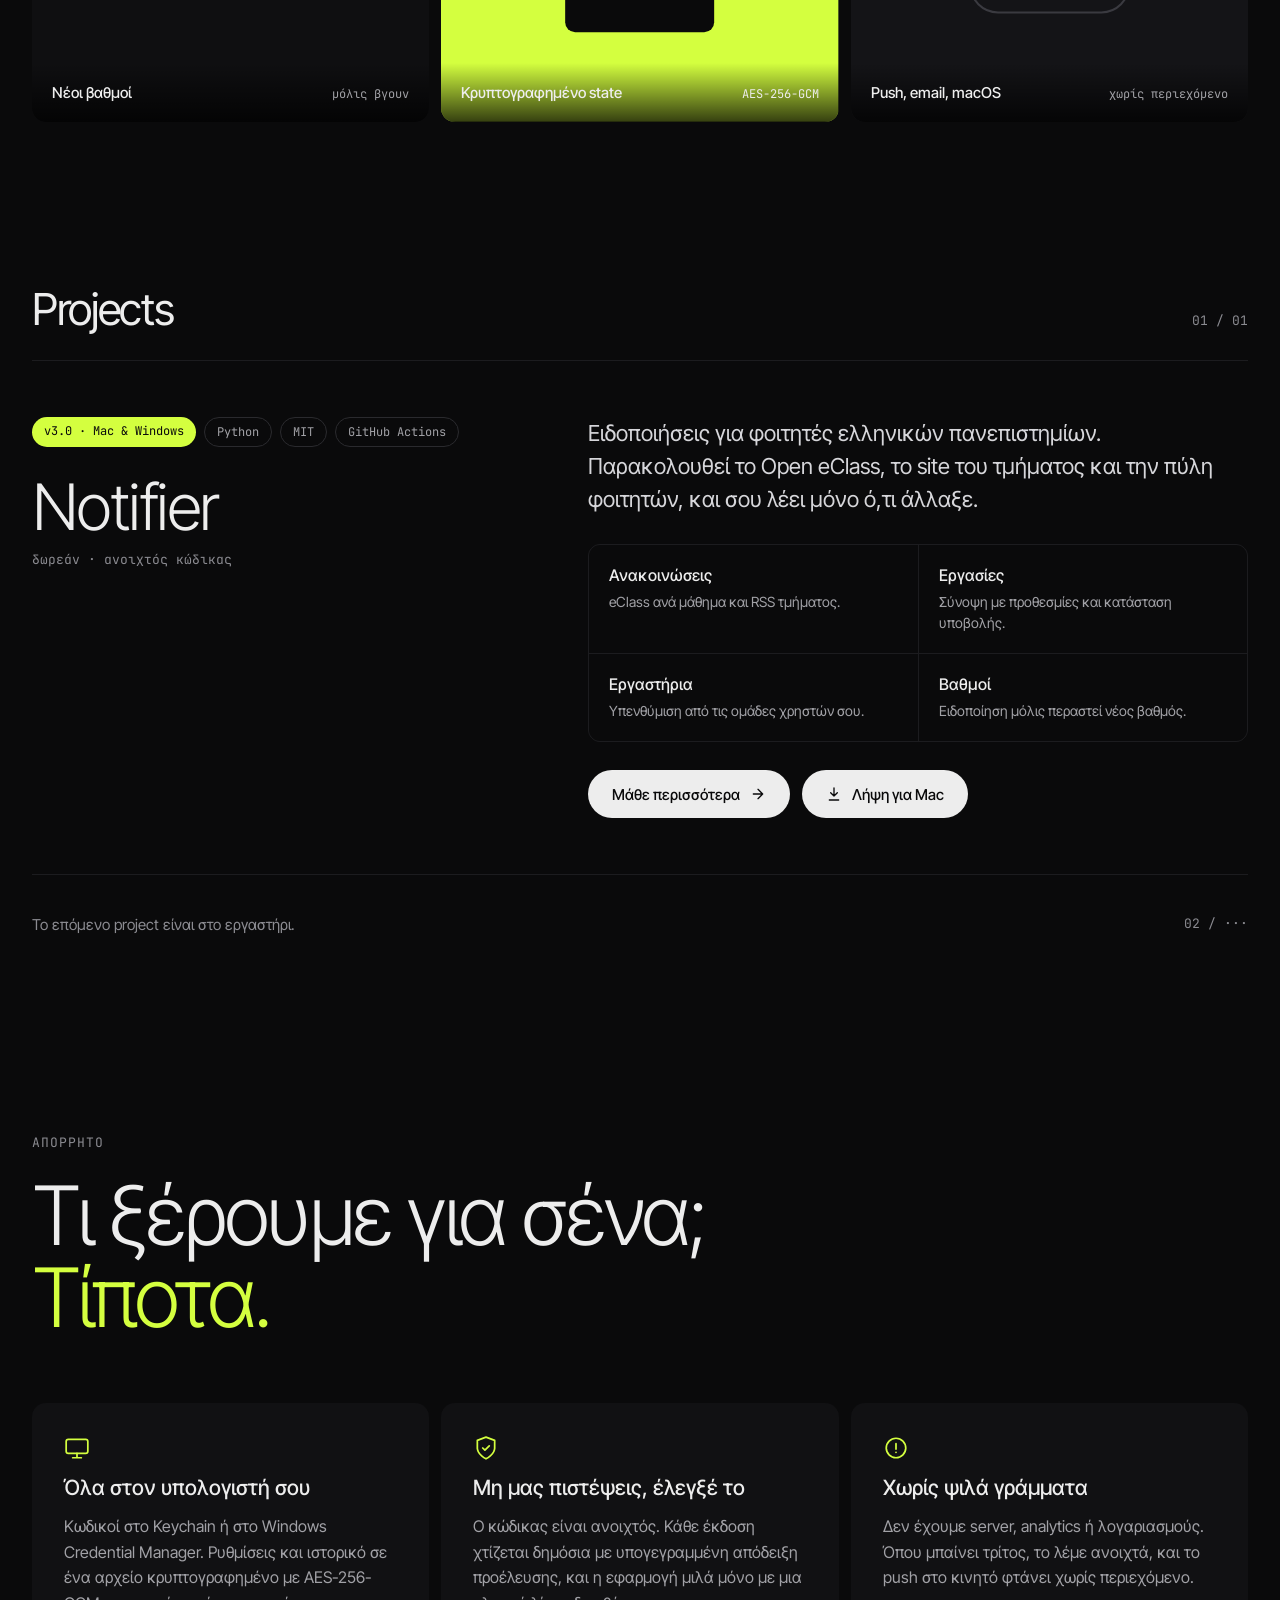
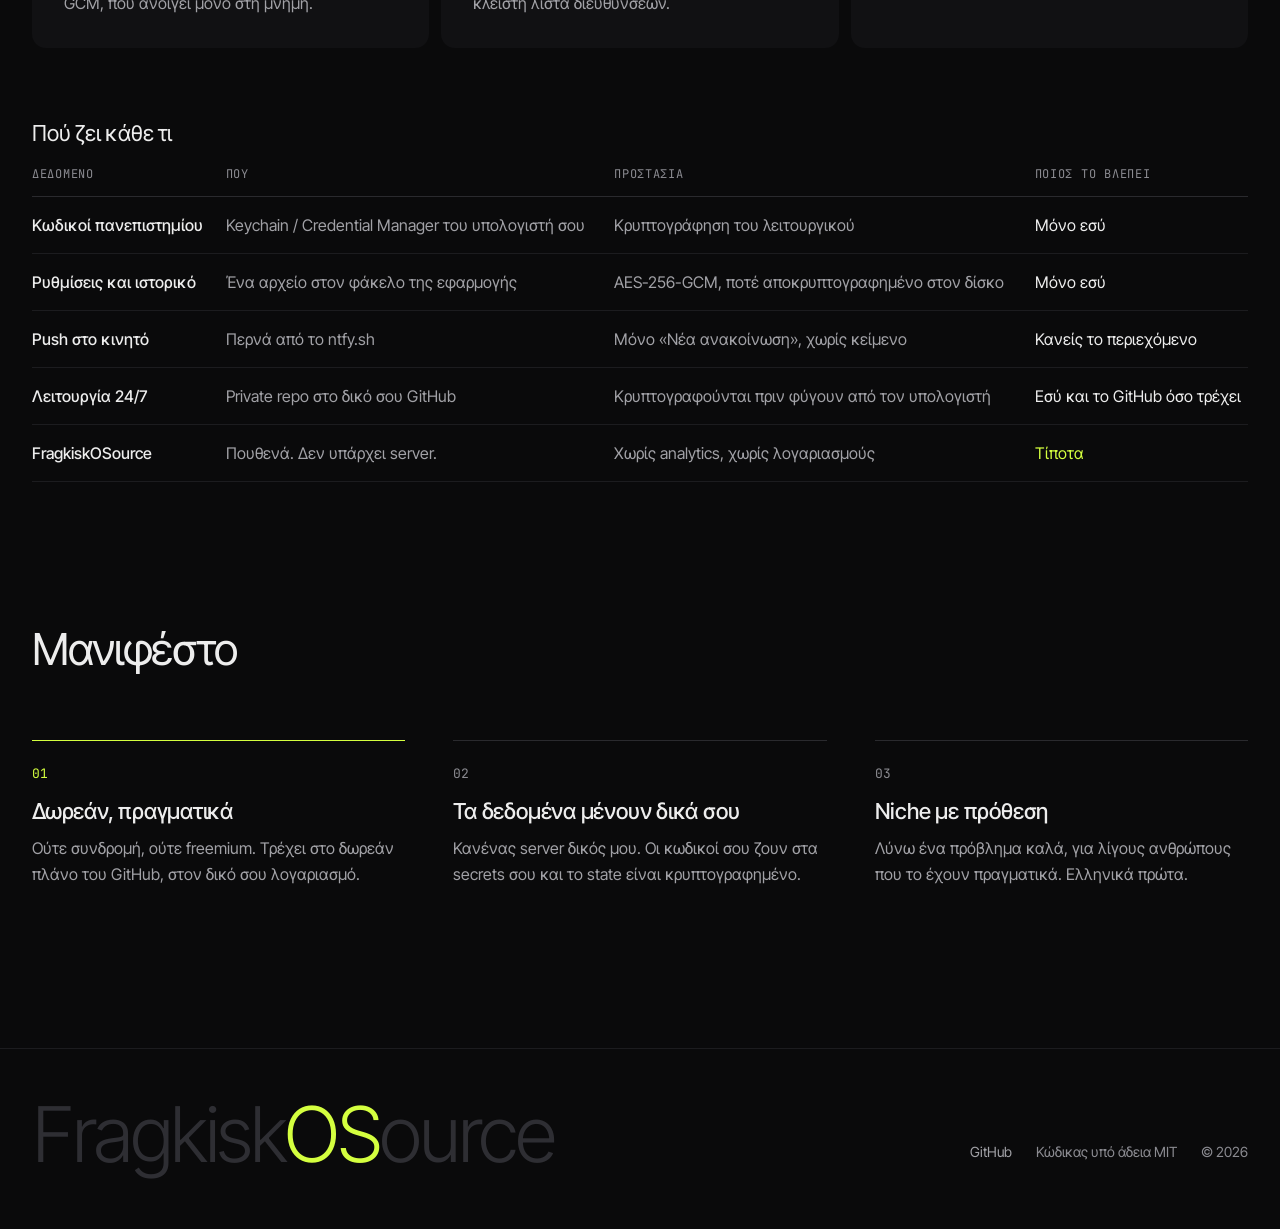
==== commit fe273a3c: "FragkiskOSource: πρώτη έκδοση του site" ====
--- a/index.html
+++ b/index.html
@@ -141,13 +141,13 @@
       <article style="display: flex; flex-wrap: wrap; gap: 48px; padding: 56px 0; border-bottom: 1px solid #1c1c1f">
         <div style="flex: 1 1 380px; min-width: 0">
           <div style="display: flex; gap: 8px; flex-wrap: wrap; margin-bottom: 28px">
-            <span style="font-family: 'JetBrains Mono', monospace; font-size: 12px; padding: 6px 12px; border-radius: 999px; background: #d4ff3f; color: #0a0a0b">Σύντομα</span>
+            <span style="font-family: 'JetBrains Mono', monospace; font-size: 12px; padding: 6px 12px; border-radius: 999px; background: #d4ff3f; color: #0a0a0b">v3.0 · Mac & Windows</span>
             <span style="font-family: 'JetBrains Mono', monospace; font-size: 12px; padding: 6px 12px; border-radius: 999px; border: 1px solid #2a2a2e; color: #a1a1a6">Python</span>
             <span style="font-family: 'JetBrains Mono', monospace; font-size: 12px; padding: 6px 12px; border-radius: 999px; border: 1px solid #2a2a2e; color: #a1a1a6">MIT</span>
             <span style="font-family: 'JetBrains Mono', monospace; font-size: 12px; padding: 6px 12px; border-radius: 999px; border: 1px solid #2a2a2e; color: #a1a1a6">GitHub Actions</span>
           </div>
           <h3 style="margin: 0; font-weight: 300; font-size: 64px; line-height: 1; letter-spacing: -0.04em">Notifier</h3>
-          <p style="margin: 12px 0 0; font-family: 'JetBrains Mono', monospace; font-size: 13px; color: #8b8b91">working title</p>
+          <p style="margin: 12px 0 0; font-family: 'JetBrains Mono', monospace; font-size: 13px; color: #8b8b91">δωρεάν · ανοιχτός κώδικας</p>
         </div>
         <div style="flex: 1.4 1 480px; min-width: 0; display: flex; flex-direction: column; gap: 28px">
           <p style="margin: 0; font-size: 22px; line-height: 1.5; color: #d6d6da">Ειδοποιήσεις για φοιτητές ελληνικών πανεπιστημίων. Παρακολουθεί το Open eClass, το site του τμήματος και την πύλη φοιτητών, και σου λέει μόνο ό,τι άλλαξε.</p>
@@ -161,7 +161,7 @@
             <a href="/notifier/" style="display: inline-flex; align-items: center; gap: 10px; min-height: 48px; padding: 0 24px; border-radius: 999px; background: #ededed; color: #0a0a0b; font-weight: 500; font-size: 15px">Μάθε περισσότερα
               <svg width="16" height="16" viewBox="0 0 24 24" fill="none" stroke="currentColor" stroke-width="2" stroke-linecap="round" stroke-linejoin="round" aria-hidden="true"><path d="M5 12h14M12 5l7 7-7 7"></path></svg>
             </a>
-            <span style="display: inline-flex; align-items: center; min-height: 48px; padding: 0 24px; border-radius: 999px; border: 1px dashed #3a3a40; color: #a1a1a6; font-size: 15px">Repo: σύντομα στο GitHub</span>
+            <a href="https://github.com/Fragkiskospall/notifier/releases/latest/download/FragkiskOSource-Notifier-macos.zip" style="display: inline-flex; align-items: center; gap: 10px; min-height: 48px; padding: 0 24px; border-radius: 999px; background: #ededed; color: #0a0a0b; font-weight: 500; font-size: 15px"><svg width="16" height="16" viewBox="0 0 24 24" fill="none" stroke="currentColor" stroke-width="2" stroke-linecap="round" stroke-linejoin="round" aria-hidden="true"><path d="M12 3v12M7 10l5 5 5-5M5 21h14"></path></svg>Λήψη για Mac</a>
           </div>
         </div>
       </article>
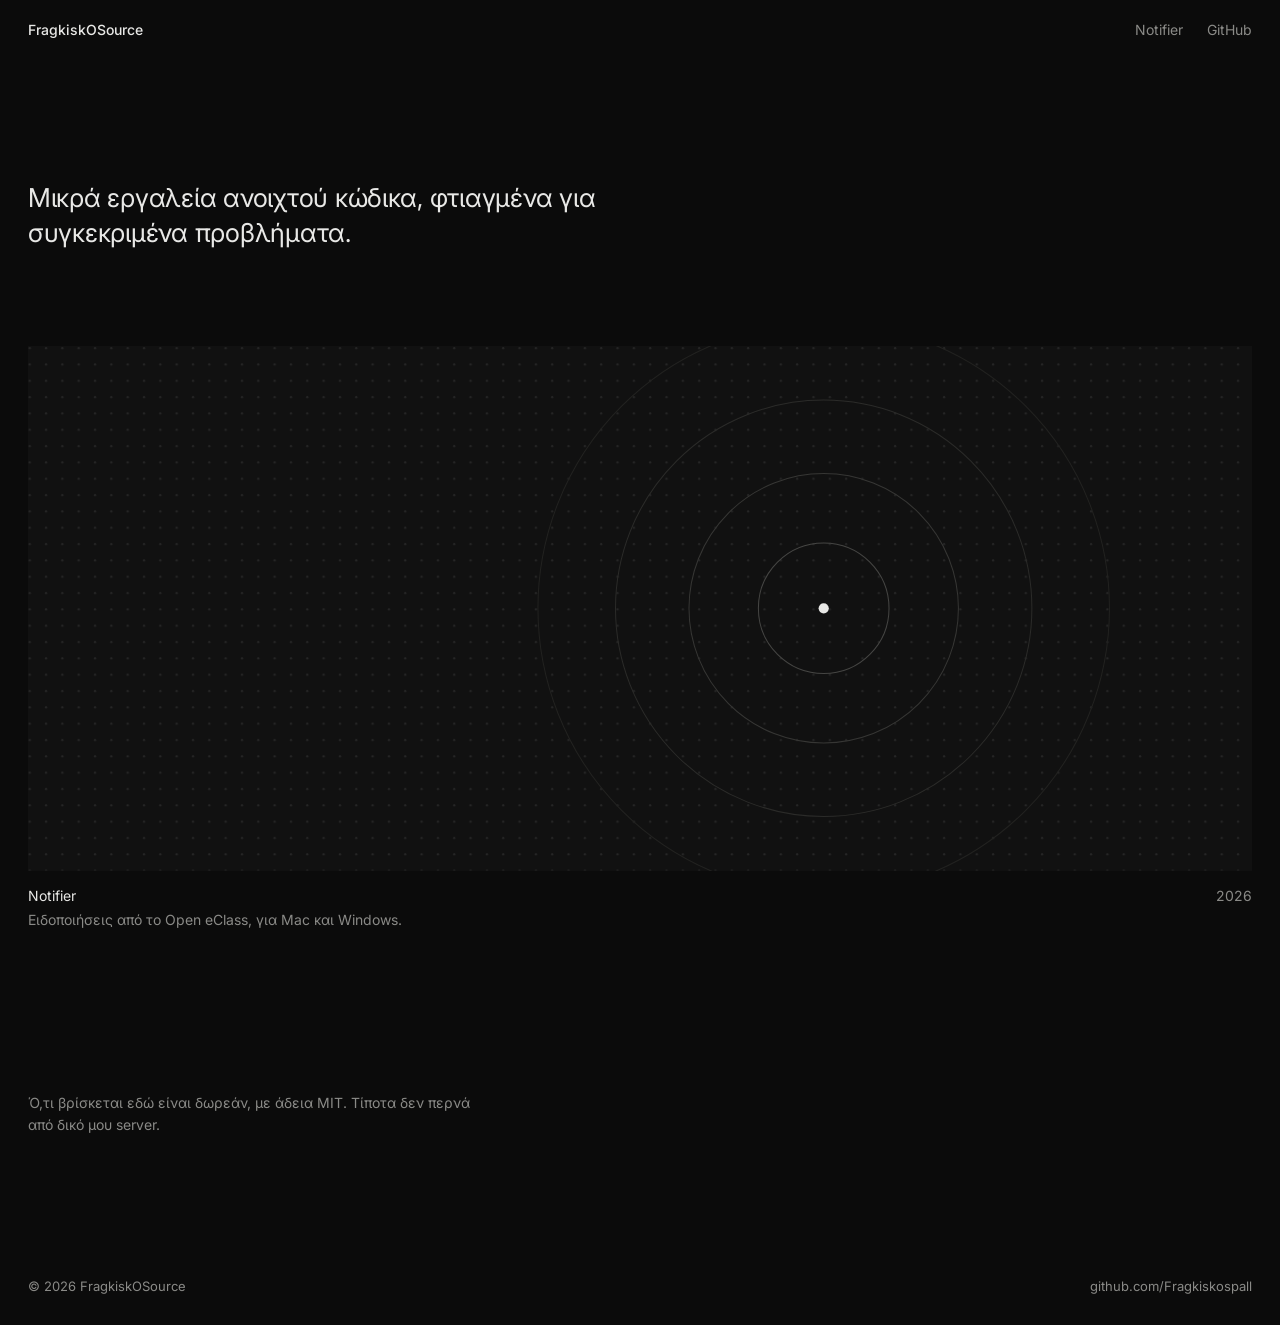
==== commit 2a5ccd3d: "FragkiskOSource: πρώτη έκδοση του site" ====
--- a/index.html
+++ b/index.html
@@ -4,248 +4,62 @@
 <meta charset="utf-8">
 <meta name="viewport" content="width=device-width, initial-scale=1">
 <title>FragkiskOSource</title>
-<meta name="description" content="Μικρά open-source εργαλεία για συγκεκριμένα προβλήματα, από τον Φραγκίσκο.">
-<meta name="theme-color" content="#0a0a0b">
-<link rel="icon" href="data:image/svg+xml,%3Csvg xmlns=%22http://www.w3.org/2000/svg%22 viewBox=%220 0 22 22%22%3E%3Crect width=%2222%22 height=%2222%22 rx=%225%22 fill=%22%230a0a0b%22/%3E%3Ccircle cx=%2211%22 cy=%2211%22 r=%227.5%22 fill=%22none%22 stroke=%22%23ededed%22 stroke-width=%221.5%22/%3E%3Ccircle cx=%2211%22 cy=%2211%22 r=%223%22 fill=%22%23d4ff3f%22/%3E%3C/svg%3E">
-<link rel="preconnect" href="https://fonts.googleapis.com">
-<link rel="stylesheet" href="https://fonts.googleapis.com/css2?family=Inter+Tight:wght@300;400;500;600&amp;family=JetBrains+Mono:wght@400;500&amp;display=swap">
+<meta name="description" content="Μικρά εργαλεία ανοιχτού κώδικα, φτιαγμένα για συγκεκριμένα προβλήματα.">
+<meta name="theme-color" content="#0b0b0b">
+<link rel="icon" href="data:image/svg+xml,%3Csvg xmlns=%22http://www.w3.org/2000/svg%22 viewBox=%220 0 32 32%22%3E%3Crect width=%2232%22 height=%2232%22 fill=%22%230b0b0b%22/%3E%3Ccircle cx=%2216%22 cy=%2216%22 r=%225%22 fill=%22%23e8e8e6%22/%3E%3C/svg%3E">
+<link rel="preconnect" href="https://fonts.googleapis.com"><link rel="preconnect" href="https://fonts.gstatic.com" crossorigin>
+<link rel="stylesheet" href="https://fonts.googleapis.com/css2?family=Inter:wght@400;500&amp;display=swap">
 <style>
-body{margin:0;background:#0a0a0b}
-a{color:#ededed;text-decoration:none}a:hover{color:#ffffff}
+body{margin:0;background:#0b0b0b}
+a{color:#e8e8e6;text-decoration:none}a:hover{text-decoration:underline;text-underline-offset:3px}
 </style>
-<style>html{scroll-behavior:smooth}</style>
 </head>
 <body>
-<div style="min-height: 100vh; background: #0a0a0b; color: #ededed; font-family: 'Inter Tight', system-ui, sans-serif; -webkit-font-smoothing: antialiased">
+<div style="min-height: 100vh; background: #0b0b0b; color: #e8e8e6; font-family: Inter, system-ui, sans-serif; font-size: 15px; line-height: 1.6; -webkit-font-smoothing: antialiased; display: flex; flex-direction: column">
 
-  <header style="position: sticky; top: 0; z-index: 10; background: rgba(10,10,11,0.82); backdrop-filter: blur(14px); border-bottom: 1px solid #1c1c1f">
-    <nav aria-label="Κύρια πλοήγηση" style="max-width: 1360px; margin: 0 auto; padding: 0 32px; height: 64px; display: flex; align-items: center; justify-content: space-between; gap: 24px; flex-wrap: wrap">
-      <a href="#top" style="display: flex; align-items: center; gap: 10px; font-weight: 500; font-size: 17px; letter-spacing: -0.01em; min-height: 44px">
-        <svg width="22" height="22" viewBox="0 0 22 22" aria-hidden="true"><circle cx="11" cy="11" r="9.5" fill="none" stroke="#ededed" stroke-width="1.5"></circle><circle cx="11" cy="11" r="3.5" fill="#d4ff3f"></circle></svg>
-        <span>Fragkisk<span style="color: #d4ff3f">OS</span>ource</span>
-      </a>
-      <div style="display: flex; align-items: center; gap: 28px; font-size: 14px; color: #a1a1a6; flex-wrap: wrap">
-        <a href="#projects" style="color: #a1a1a6; min-height: 44px; display: flex; align-items: center">Projects</a>
-        <a href="#privacy" style="color: #a1a1a6; min-height: 44px; display: flex; align-items: center">Απόρρητο</a>
-        <a href="#manifesto" style="color: #a1a1a6; min-height: 44px; display: flex; align-items: center">Μανιφέστο</a>
-        <a href="https://github.com/Fragkiskospall" style="display: flex; align-items: center; gap: 8px; min-height: 44px; padding: 0 16px; border: 1px solid #2a2a2e; border-radius: 999px; color: #ededed">
-          <svg width="16" height="16" viewBox="0 0 24 24" fill="none" stroke="currentColor" stroke-width="1.6" stroke-linecap="round" stroke-linejoin="round" aria-hidden="true"><path d="M9 19c-4.3 1.4-4.3-2.5-6-3m12 5v-3.5c0-1 .1-1.4-.5-2 2.8-.3 5.5-1.4 5.5-6a4.6 4.6 0 0 0-1.3-3.2 4.2 4.2 0 0 0-.1-3.2s-1.1-.3-3.5 1.3a12.3 12.3 0 0 0-6.2 0C6.5 2.8 5.4 3.1 5.4 3.1a4.2 4.2 0 0 0-.1 3.2A4.6 4.6 0 0 0 4 9.5c0 4.6 2.7 5.7 5.5 6-.6.6-.6 1.2-.5 2V21"></path></svg>
-          GitHub
-        </a>
-      </div>
+  <header style="padding: 0 28px; height: 60px; display: flex; align-items: center; justify-content: space-between; gap: 24px">
+    <a href="/" style="font-weight: 500; font-size: 14px; min-height: 44px; display: flex; align-items: center">FragkiskOSource</a>
+    <nav aria-label="Κύρια πλοήγηση" style="display: flex; gap: 24px; font-size: 14px">
+      <a href="/notifier/" style="color: #8a8a87; min-height: 44px; display: flex; align-items: center">Notifier</a>
+      <a href="https://github.com/Fragkiskospall" style="color: #8a8a87; min-height: 44px; display: flex; align-items: center">GitHub</a>
     </nav>
   </header>
 
-  <main id="top">
-    <section style="max-width: 1360px; margin: 0 auto; padding: 120px 32px 72px">
-      <p style="margin: 0 0 28px; font-family: 'JetBrains Mono', monospace; font-size: 13px; letter-spacing: 0.08em; text-transform: uppercase; color: #8b8b91">Open source · Αθήνα · από το 2026</p>
-      <h1 style="margin: 0; max-width: 1100px; font-weight: 300; font-size: clamp(48px, 7.4vw, 112px); line-height: 0.98; letter-spacing: -0.045em">Μικρά εργαλεία<br>για συγκεκριμένα<br><span style="color: #6e6e74">προβλήματα.</span></h1>
-      <div style="margin-top: 48px; display: flex; gap: 40px; justify-content: space-between; align-items: flex-end; flex-wrap: wrap">
-        <p style="margin: 0; max-width: 520px; font-size: 19px; line-height: 1.55; color: #a1a1a6">Ανοιχτός κώδικας που γράφω για ανάγκες που κανείς άλλος δεν κάλυψε. Δωρεάν, χωρίς tracking, και τα δεδομένα σου δεν φεύγουν ποτέ από τα χέρια σου.</p>
-        <a href="#projects" style="display: inline-flex; align-items: center; gap: 10px; min-height: 48px; padding: 0 24px; border-radius: 999px; background: #ededed; color: #0a0a0b; font-weight: 500; font-size: 15px">
-          Δες τα projects
-          <svg width="16" height="16" viewBox="0 0 24 24" fill="none" stroke="currentColor" stroke-width="2" stroke-linecap="round" stroke-linejoin="round" aria-hidden="true"><path d="M12 5v14M5 12l7 7 7-7"></path></svg>
-        </a>
+  <main style="flex: 1; padding: 0 28px">
+    <p style="margin: 120px 0 96px; max-width: 620px; font-size: 26px; line-height: 1.35; letter-spacing: -0.01em">Μικρά εργαλεία ανοιχτού κώδικα, φτιαγμένα για συγκεκριμένα προβλήματα.</p>
+
+    <a href="/notifier/" aria-label="Notifier" style="display: block">
+      <div style="aspect-ratio: 21 / 9; max-height: 620px; width: 100%; background: #111111; overflow: hidden">
+        <svg viewBox="0 0 1200 514" width="100%" height="100%" preserveAspectRatio="xMidYMid slice" aria-hidden="true">
+          <defs>
+            <pattern id="dots" width="16" height="16" patternUnits="userSpaceOnUse">
+              <circle cx="2" cy="2" r="1.1" fill="#262626"></circle>
+            </pattern>
+          </defs>
+          <rect width="1200" height="514" fill="#111111"></rect>
+          <rect width="1200" height="514" fill="url(#dots)"></rect>
+          <g fill="none" stroke-width="1">
+            <circle cx="780" cy="257" r="64" stroke="#454543"></circle>
+            <circle cx="780" cy="257" r="132" stroke="#363634"></circle>
+            <circle cx="780" cy="257" r="204" stroke="#2b2b29"></circle>
+            <circle cx="780" cy="257" r="280" stroke="#222220"></circle>
+          </g>
+          <circle cx="780" cy="257" r="5" fill="#e8e8e6"></circle>
+        </svg>
       </div>
-    </section>
+    </a>
+    <div style="display: flex; justify-content: space-between; gap: 24px; padding: 14px 0 0; font-size: 14px">
+      <a href="/notifier/">Notifier</a>
+      <span style="color: #8a8a87">2026</span>
+    </div>
+    <p style="margin: 2px 0 0; font-size: 14px; color: #8a8a87">Ειδοποιήσεις από το Open eClass, για Mac και Windows.</p>
 
-    <section aria-label="Τι κάνει ο Notifier" style="max-width: 1360px; margin: 0 auto; padding: 0 32px">
-      <div style="display: grid; grid-template-columns: repeat(auto-fill, minmax(300px, 1fr)); gap: 12px">
-
-        <figure style="margin: 0; position: relative; aspect-ratio: 4 / 5; border-radius: 14px; overflow: hidden; background: #111113">
-          <svg viewBox="0 0 400 500" width="100%" height="100%" preserveAspectRatio="xMidYMid slice" aria-hidden="true">
-            <rect width="400" height="500" fill="#121214"></rect>
-            <g fill="none" stroke="#2c2c31" stroke-width="1"><circle cx="200" cy="230" r="40"></circle><circle cx="200" cy="230" r="80"></circle><circle cx="200" cy="230" r="120"></circle><circle cx="200" cy="230" r="160"></circle><circle cx="200" cy="230" r="200"></circle></g>
-            <circle cx="200" cy="230" r="120" fill="none" stroke="#d4ff3f" stroke-width="2" stroke-dasharray="4 10"></circle>
-            <circle cx="200" cy="230" r="14" fill="#d4ff3f"></circle>
-          </svg>
-          <figcaption style="position: absolute; left: 0; right: 0; bottom: 0; padding: 20px; display: flex; justify-content: space-between; align-items: flex-end; background: linear-gradient(transparent, rgba(0,0,0,0.75))">
-            <span style="font-size: 15px; font-weight: 500">Ανακοινώσεις</span><span style="font-family: 'JetBrains Mono', monospace; font-size: 12px; color: #a1a1a6">κάθε 30′</span>
-          </figcaption>
-        </figure>
-
-        <figure style="margin: 0; position: relative; aspect-ratio: 4 / 5; border-radius: 14px; overflow: hidden; background: #111113">
-          <svg viewBox="0 0 400 500" width="100%" height="100%" preserveAspectRatio="xMidYMid slice" aria-hidden="true">
-            <rect width="400" height="500" fill="#e9e6df"></rect>
-            <g fill="#0a0a0b"><rect x="60" y="90" width="280" height="10"></rect><rect x="60" y="130" width="200" height="10"></rect><rect x="60" y="170" width="240" height="10"></rect><rect x="60" y="210" width="120" height="10"></rect></g>
-            <rect x="60" y="270" width="280" height="140" fill="#d4ff3f"></rect>
-            <g fill="#0a0a0b" font-family="JetBrains Mono, monospace" font-size="28"><text x="80" y="355">08 · 14 · 21</text></g>
-          </svg>
-          <figcaption style="position: absolute; left: 0; right: 0; bottom: 0; padding: 20px; display: flex; justify-content: space-between; align-items: flex-end; background: linear-gradient(transparent, rgba(0,0,0,0.75))">
-            <span style="font-size: 15px; font-weight: 500">Σύνοψη εργασιών</span><span style="font-family: 'JetBrains Mono', monospace; font-size: 12px; color: #d6d6da">3× ημέρα</span>
-          </figcaption>
-        </figure>
-
-        <figure style="margin: 0; position: relative; aspect-ratio: 4 / 5; border-radius: 14px; overflow: hidden; background: #111113">
-          <svg viewBox="0 0 400 500" width="100%" height="100%" preserveAspectRatio="xMidYMid slice" aria-hidden="true">
-            <rect width="400" height="500" fill="#16161a"></rect>
-            <g fill="#26262b"><rect x="40" y="60" width="44" height="44" rx="6"></rect><rect x="96" y="60" width="44" height="44" rx="6"></rect><rect x="152" y="60" width="44" height="44" rx="6"></rect><rect x="208" y="60" width="44" height="44" rx="6"></rect><rect x="264" y="60" width="44" height="44" rx="6"></rect><rect x="320" y="60" width="44" height="44" rx="6"></rect>
-            <rect x="40" y="116" width="44" height="44" rx="6"></rect><rect x="96" y="116" width="44" height="44" rx="6"></rect><rect x="208" y="116" width="44" height="44" rx="6"></rect><rect x="264" y="116" width="44" height="44" rx="6"></rect><rect x="320" y="116" width="44" height="44" rx="6"></rect>
-            <rect x="40" y="172" width="44" height="44" rx="6"></rect><rect x="96" y="172" width="44" height="44" rx="6"></rect><rect x="152" y="172" width="44" height="44" rx="6"></rect><rect x="208" y="172" width="44" height="44" rx="6"></rect><rect x="320" y="172" width="44" height="44" rx="6"></rect>
-            <rect x="40" y="228" width="44" height="44" rx="6"></rect><rect x="96" y="228" width="44" height="44" rx="6"></rect><rect x="152" y="228" width="44" height="44" rx="6"></rect><rect x="264" y="228" width="44" height="44" rx="6"></rect><rect x="320" y="228" width="44" height="44" rx="6"></rect></g>
-            <g fill="#d4ff3f"><rect x="152" y="116" width="44" height="44" rx="6"></rect><rect x="264" y="172" width="44" height="44" rx="6"></rect><rect x="208" y="228" width="44" height="44" rx="6"></rect></g>
-          </svg>
-          <figcaption style="position: absolute; left: 0; right: 0; bottom: 0; padding: 20px; display: flex; justify-content: space-between; align-items: flex-end; background: linear-gradient(transparent, rgba(0,0,0,0.75))">
-            <span style="font-size: 15px; font-weight: 500">Εργαστήρια</span><span style="font-family: 'JetBrains Mono', monospace; font-size: 12px; color: #a1a1a6">υπενθύμιση πρωί</span>
-          </figcaption>
-        </figure>
-
-        <figure style="margin: 0; position: relative; aspect-ratio: 4 / 5; border-radius: 14px; overflow: hidden; background: #111113">
-          <svg viewBox="0 0 400 500" width="100%" height="100%" preserveAspectRatio="xMidYMid slice" aria-hidden="true">
-            <rect width="400" height="500" fill="#0f0f11"></rect>
-            <g font-family="Inter Tight, sans-serif" font-weight="300" fill="#ededed"><text x="40" y="300" font-size="220" letter-spacing="-12">8,5</text></g>
-            <rect x="40" y="340" width="230" height="4" fill="#d4ff3f"></rect>
-            <rect x="40" y="340" width="320" height="4" fill="#2a2a2e" opacity="0.6"></rect>
-            <rect x="40" y="340" width="272" height="4" fill="#d4ff3f"></rect>
-          </svg>
-          <figcaption style="position: absolute; left: 0; right: 0; bottom: 0; padding: 20px; display: flex; justify-content: space-between; align-items: flex-end; background: linear-gradient(transparent, rgba(0,0,0,0.75))">
-            <span style="font-size: 15px; font-weight: 500">Νέοι βαθμοί</span><span style="font-family: 'JetBrains Mono', monospace; font-size: 12px; color: #a1a1a6">μόλις βγουν</span>
-          </figcaption>
-        </figure>
-
-        <figure style="margin: 0; position: relative; aspect-ratio: 4 / 5; border-radius: 14px; overflow: hidden; background: #111113">
-          <svg viewBox="0 0 400 500" width="100%" height="100%" preserveAspectRatio="xMidYMid slice" aria-hidden="true">
-            <rect width="400" height="500" fill="#d4ff3f"></rect>
-            <g font-family="JetBrains Mono, monospace" font-size="15" fill="#0a0a0b" opacity="0.55"><text x="28" y="60">a3 f9 0c 7e 12 bd 44 e1 9a 05 c6</text><text x="28" y="88">7f 2d 81 e0 3b 96 d4 1a 6c f2 08</text><text x="28" y="116">c1 5e 0b 77 a8 39 e2 64 1d 9f b3</text><text x="28" y="144">08 d6 4a 2f 91 c3 7b e8 50 16 ad</text><text x="28" y="172">e4 31 9c 06 b8 5d 27 f0 83 4e 1b</text></g>
-            <g fill="none" stroke="#0a0a0b" stroke-width="10"><path d="M150 290v-40a50 50 0 0 1 100 0v40"></path></g>
-            <rect x="125" y="290" width="150" height="120" rx="10" fill="#0a0a0b"></rect>
-          </svg>
-          <figcaption style="position: absolute; left: 0; right: 0; bottom: 0; padding: 20px; display: flex; justify-content: space-between; align-items: flex-end; background: linear-gradient(transparent, rgba(0,0,0,0.75))">
-            <span style="font-size: 15px; font-weight: 500">Κρυπτογραφημένο state</span><span style="font-family: 'JetBrains Mono', monospace; font-size: 12px; color: #ededed">AES-256-GCM</span>
-          </figcaption>
-        </figure>
-
-        <figure style="margin: 0; position: relative; aspect-ratio: 4 / 5; border-radius: 14px; overflow: hidden; background: #111113">
-          <svg viewBox="0 0 400 500" width="100%" height="100%" preserveAspectRatio="xMidYMid slice" aria-hidden="true">
-            <rect width="400" height="500" fill="#141417"></rect>
-            <rect x="120" y="70" width="160" height="320" rx="28" fill="none" stroke="#3a3a40" stroke-width="2"></rect>
-            <rect x="136" y="120" width="128" height="44" rx="10" fill="#26262b"></rect>
-            <rect x="136" y="174" width="128" height="44" rx="10" fill="#d4ff3f"></rect>
-            <rect x="136" y="228" width="128" height="44" rx="10" fill="#26262b"></rect>
-            <circle cx="290" cy="80" r="16" fill="#d4ff3f"></circle>
-          </svg>
-          <figcaption style="position: absolute; left: 0; right: 0; bottom: 0; padding: 20px; display: flex; justify-content: space-between; align-items: flex-end; background: linear-gradient(transparent, rgba(0,0,0,0.75))">
-            <span style="font-size: 15px; font-weight: 500">Push, email, macOS</span><span style="font-family: 'JetBrains Mono', monospace; font-size: 12px; color: #a1a1a6">χωρίς περιεχόμενο</span>
-          </figcaption>
-        </figure>
-
-      </div>
-    </section>
-
-    <section id="projects" style="max-width: 1360px; margin: 0 auto; padding: 160px 32px 0">
-      <div style="display: flex; justify-content: space-between; align-items: baseline; gap: 24px; flex-wrap: wrap; border-bottom: 1px solid #1c1c1f; padding-bottom: 24px">
-        <h2 style="margin: 0; font-weight: 400; font-size: 44px; letter-spacing: -0.03em">Projects</h2>
-        <p style="margin: 0; font-family: 'JetBrains Mono', monospace; font-size: 13px; color: #8b8b91">01 / 01</p>
-      </div>
-
-      <article style="display: flex; flex-wrap: wrap; gap: 48px; padding: 56px 0; border-bottom: 1px solid #1c1c1f">
-        <div style="flex: 1 1 380px; min-width: 0">
-          <div style="display: flex; gap: 8px; flex-wrap: wrap; margin-bottom: 28px">
-            <span style="font-family: 'JetBrains Mono', monospace; font-size: 12px; padding: 6px 12px; border-radius: 999px; background: #d4ff3f; color: #0a0a0b">v3.0 · Mac & Windows</span>
-            <span style="font-family: 'JetBrains Mono', monospace; font-size: 12px; padding: 6px 12px; border-radius: 999px; border: 1px solid #2a2a2e; color: #a1a1a6">Python</span>
-            <span style="font-family: 'JetBrains Mono', monospace; font-size: 12px; padding: 6px 12px; border-radius: 999px; border: 1px solid #2a2a2e; color: #a1a1a6">MIT</span>
-            <span style="font-family: 'JetBrains Mono', monospace; font-size: 12px; padding: 6px 12px; border-radius: 999px; border: 1px solid #2a2a2e; color: #a1a1a6">GitHub Actions</span>
-          </div>
-          <h3 style="margin: 0; font-weight: 300; font-size: 64px; line-height: 1; letter-spacing: -0.04em">Notifier</h3>
-          <p style="margin: 12px 0 0; font-family: 'JetBrains Mono', monospace; font-size: 13px; color: #8b8b91">δωρεάν · ανοιχτός κώδικας</p>
-        </div>
-        <div style="flex: 1.4 1 480px; min-width: 0; display: flex; flex-direction: column; gap: 28px">
-          <p style="margin: 0; font-size: 22px; line-height: 1.5; color: #d6d6da">Ειδοποιήσεις για φοιτητές ελληνικών πανεπιστημίων. Παρακολουθεί το Open eClass, το site του τμήματος και την πύλη φοιτητών, και σου λέει μόνο ό,τι άλλαξε.</p>
-          <ul style="margin: 0; padding: 0; list-style: none; display: grid; grid-template-columns: repeat(2, minmax(0, 1fr)); gap: 1px; background: #1c1c1f; border: 1px solid #1c1c1f; border-radius: 12px; overflow: hidden">
-            <li style="background: #0a0a0b; padding: 20px"><p style="margin: 0 0 6px; font-weight: 500">Ανακοινώσεις</p><p style="margin: 0; font-size: 14px; line-height: 1.5; color: #a1a1a6">eClass ανά μάθημα και RSS τμήματος.</p></li>
-            <li style="background: #0a0a0b; padding: 20px"><p style="margin: 0 0 6px; font-weight: 500">Εργασίες</p><p style="margin: 0; font-size: 14px; line-height: 1.5; color: #a1a1a6">Σύνοψη με προθεσμίες και κατάσταση υποβολής.</p></li>
-            <li style="background: #0a0a0b; padding: 20px"><p style="margin: 0 0 6px; font-weight: 500">Εργαστήρια</p><p style="margin: 0; font-size: 14px; line-height: 1.5; color: #a1a1a6">Υπενθύμιση από τις ομάδες χρηστών σου.</p></li>
-            <li style="background: #0a0a0b; padding: 20px"><p style="margin: 0 0 6px; font-weight: 500">Βαθμοί</p><p style="margin: 0; font-size: 14px; line-height: 1.5; color: #a1a1a6">Ειδοποίηση μόλις περαστεί νέος βαθμός.</p></li>
-          </ul>
-          <div style="display: flex; gap: 12px; flex-wrap: wrap">
-            <a href="/notifier/" style="display: inline-flex; align-items: center; gap: 10px; min-height: 48px; padding: 0 24px; border-radius: 999px; background: #ededed; color: #0a0a0b; font-weight: 500; font-size: 15px">Μάθε περισσότερα
-              <svg width="16" height="16" viewBox="0 0 24 24" fill="none" stroke="currentColor" stroke-width="2" stroke-linecap="round" stroke-linejoin="round" aria-hidden="true"><path d="M5 12h14M12 5l7 7-7 7"></path></svg>
-            </a>
-            <a href="https://github.com/Fragkiskospall/notifier/releases/latest/download/FragkiskOSource-Notifier-macos.zip" style="display: inline-flex; align-items: center; gap: 10px; min-height: 48px; padding: 0 24px; border-radius: 999px; background: #ededed; color: #0a0a0b; font-weight: 500; font-size: 15px"><svg width="16" height="16" viewBox="0 0 24 24" fill="none" stroke="currentColor" stroke-width="2" stroke-linecap="round" stroke-linejoin="round" aria-hidden="true"><path d="M12 3v12M7 10l5 5 5-5M5 21h14"></path></svg>Λήψη για Mac</a>
-          </div>
-        </div>
-      </article>
-
-      <div style="padding: 40px 0; display: flex; justify-content: space-between; gap: 24px; flex-wrap: wrap; color: #8b8b91; font-size: 15px">
-        <p style="margin: 0">Το επόμενο project είναι στο εργαστήρι.</p>
-        <p style="margin: 0; font-family: 'JetBrains Mono', monospace; font-size: 13px">02 / ···</p>
-      </div>
-    </section>
-
-    <section id="privacy" style="max-width: 1360px; margin: 0 auto; padding: 160px 32px 0">
-      <p style="margin: 0 0 24px; font-family: 'JetBrains Mono', monospace; font-size: 13px; letter-spacing: 0.08em; text-transform: uppercase; color: #8b8b91">Απόρρητο</p>
-      <h2 style="margin: 0; font-weight: 300; font-size: clamp(44px, 6.4vw, 96px); line-height: 1; letter-spacing: -0.045em">Τι ξέρουμε για σένα;<br><span style="color: #d4ff3f">Τίποτα.</span></h2>
-      <div style="margin-top: 64px; display: grid; grid-template-columns: repeat(auto-fit, minmax(300px, 1fr)); gap: 12px">
-        <div style="background: #111113; border-radius: 14px; padding: 32px; display: flex; flex-direction: column; gap: 14px">
-          <svg width="26" height="26" viewBox="0 0 24 24" fill="none" stroke="#d4ff3f" stroke-width="1.6" stroke-linecap="round" stroke-linejoin="round" aria-hidden="true"><rect x="2" y="4" width="20" height="13" rx="2"></rect><path d="M8 21h8M12 17v4"></path></svg>
-          <h3 style="margin: 0; font-weight: 500; font-size: 21px">Όλα στον υπολογιστή σου</h3>
-          <p style="margin: 0; font-size: 16px; line-height: 1.6; color: #a1a1a6">Κωδικοί στο Keychain ή στο Windows Credential Manager. Ρυθμίσεις και ιστορικό σε ένα αρχείο κρυπτογραφημένο με AES-256-GCM, που ανοίγει μόνο στη μνήμη.</p>
-        </div>
-        <div style="background: #111113; border-radius: 14px; padding: 32px; display: flex; flex-direction: column; gap: 14px">
-          <svg width="26" height="26" viewBox="0 0 24 24" fill="none" stroke="#d4ff3f" stroke-width="1.6" stroke-linecap="round" stroke-linejoin="round" aria-hidden="true"><path d="M12 22s8-4 8-10V5l-8-3-8 3v7c0 6 8 10 8 10z"></path><path d="m9 12 2 2 4-4"></path></svg>
-          <h3 style="margin: 0; font-weight: 500; font-size: 21px">Μη μας πιστέψεις, έλεγξέ το</h3>
-          <p style="margin: 0; font-size: 16px; line-height: 1.6; color: #a1a1a6">Ο κώδικας είναι ανοιχτός. Κάθε έκδοση χτίζεται δημόσια με υπογεγραμμένη απόδειξη προέλευσης, και η εφαρμογή μιλά μόνο με μια κλειστή λίστα διευθύνσεων.</p>
-        </div>
-        <div style="background: #111113; border-radius: 14px; padding: 32px; display: flex; flex-direction: column; gap: 14px">
-          <svg width="26" height="26" viewBox="0 0 24 24" fill="none" stroke="#d4ff3f" stroke-width="1.6" stroke-linecap="round" stroke-linejoin="round" aria-hidden="true"><circle cx="12" cy="12" r="9"></circle><path d="M12 8v5M12 16h.01"></path></svg>
-          <h3 style="margin: 0; font-weight: 500; font-size: 21px">Χωρίς ψιλά γράμματα</h3>
-          <p style="margin: 0; font-size: 16px; line-height: 1.6; color: #a1a1a6">Δεν έχουμε server, analytics ή λογαριασμούς. Όπου μπαίνει τρίτος, το λέμε ανοιχτά, και το push στο κινητό φτάνει χωρίς περιεχόμενο.</p>
-        </div>
-      </div>
-
-      <div style="margin-top: 72px; overflow-x: auto">
-        <table style="width: 100%; min-width: 640px; border-collapse: collapse; font-size: 16px">
-          <caption style="text-align: left; padding-bottom: 20px; font-size: 22px; font-weight: 400; letter-spacing: -0.01em; color: #ededed">Πού ζει κάθε τι</caption>
-          <thead>
-            <tr style="text-align: left; color: #8b8b91; font-family: 'JetBrains Mono', monospace; font-size: 12px; text-transform: uppercase; letter-spacing: 0.06em">
-              <th scope="col" style="padding: 0 16px 14px 0; font-weight: 400; border-bottom: 1px solid #2a2a2e">Δεδομένο</th>
-              <th scope="col" style="padding: 0 16px 14px 0; font-weight: 400; border-bottom: 1px solid #2a2a2e">Πού</th>
-              <th scope="col" style="padding: 0 16px 14px 0; font-weight: 400; border-bottom: 1px solid #2a2a2e">Προστασία</th>
-              <th scope="col" style="padding: 0 0 14px; font-weight: 400; border-bottom: 1px solid #2a2a2e">Ποιος το βλέπει</th>
-            </tr>
-          </thead>
-          <tbody>
-            <tr><th scope="row" style="text-align: left; padding: 18px 16px 18px 0; border-bottom: 1px solid #1c1c1f; font-weight: 500">Κωδικοί πανεπιστημίου</th><td style="padding: 18px 16px 18px 0; border-bottom: 1px solid #1c1c1f; color: #a1a1a6">Keychain / Credential Manager του υπολογιστή σου</td><td style="padding: 18px 16px 18px 0; border-bottom: 1px solid #1c1c1f; color: #a1a1a6">Κρυπτογράφηση του λειτουργικού</td><td style="padding: 18px 0; border-bottom: 1px solid #1c1c1f">Μόνο εσύ</td></tr>
-            <tr><th scope="row" style="text-align: left; padding: 18px 16px 18px 0; border-bottom: 1px solid #1c1c1f; font-weight: 500">Ρυθμίσεις και ιστορικό</th><td style="padding: 18px 16px 18px 0; border-bottom: 1px solid #1c1c1f; color: #a1a1a6">Ένα αρχείο στον φάκελο της εφαρμογής</td><td style="padding: 18px 16px 18px 0; border-bottom: 1px solid #1c1c1f; color: #a1a1a6">AES-256-GCM, ποτέ αποκρυπτογραφημένο στον δίσκο</td><td style="padding: 18px 0; border-bottom: 1px solid #1c1c1f">Μόνο εσύ</td></tr>
-            <tr><th scope="row" style="text-align: left; padding: 18px 16px 18px 0; border-bottom: 1px solid #1c1c1f; font-weight: 500">Push στο κινητό</th><td style="padding: 18px 16px 18px 0; border-bottom: 1px solid #1c1c1f; color: #a1a1a6">Περνά από το ntfy.sh</td><td style="padding: 18px 16px 18px 0; border-bottom: 1px solid #1c1c1f; color: #a1a1a6">Μόνο «Νέα ανακοίνωση», χωρίς κείμενο</td><td style="padding: 18px 0; border-bottom: 1px solid #1c1c1f">Κανείς το περιεχόμενο</td></tr>
-            <tr><th scope="row" style="text-align: left; padding: 18px 16px 18px 0; border-bottom: 1px solid #1c1c1f; font-weight: 500">Λειτουργία 24/7</th><td style="padding: 18px 16px 18px 0; border-bottom: 1px solid #1c1c1f; color: #a1a1a6">Private repo στο δικό σου GitHub</td><td style="padding: 18px 16px 18px 0; border-bottom: 1px solid #1c1c1f; color: #a1a1a6">Κρυπτογραφούνται πριν φύγουν από τον υπολογιστή</td><td style="padding: 18px 0; border-bottom: 1px solid #1c1c1f">Εσύ και το GitHub όσο τρέχει</td></tr>
-            <tr><th scope="row" style="text-align: left; padding: 18px 16px 18px 0; border-bottom: 1px solid #1c1c1f; font-weight: 500">FragkiskOSource</th><td style="padding: 18px 16px 18px 0; border-bottom: 1px solid #1c1c1f; color: #a1a1a6">Πουθενά. Δεν υπάρχει server.</td><td style="padding: 18px 16px 18px 0; border-bottom: 1px solid #1c1c1f; color: #a1a1a6">Χωρίς analytics, χωρίς λογαριασμούς</td><td style="padding: 18px 0; border-bottom: 1px solid #1c1c1f; color: #d4ff3f">Τίποτα</td></tr>
-          </tbody>
-        </table>
-      </div>
-    </section>
-
-    <section id="manifesto" style="max-width: 1360px; margin: 0 auto; padding: 140px 32px 160px">
-      <h2 style="margin: 0 0 64px; font-weight: 400; font-size: 44px; letter-spacing: -0.03em">Μανιφέστο</h2>
-      <div style="display: grid; grid-template-columns: repeat(auto-fit, minmax(280px, 1fr)); gap: 48px">
-        <div style="border-top: 1px solid #d4ff3f; padding-top: 24px">
-          <p style="margin: 0 0 16px; font-family: 'JetBrains Mono', monospace; font-size: 13px; color: #d4ff3f">01</p>
-          <h3 style="margin: 0 0 12px; font-weight: 500; font-size: 22px; letter-spacing: -0.01em">Δωρεάν, πραγματικά</h3>
-          <p style="margin: 0; font-size: 16px; line-height: 1.6; color: #a1a1a6">Ούτε συνδρομή, ούτε freemium. Τρέχει στο δωρεάν πλάνο του GitHub, στον δικό σου λογαριασμό.</p>
-        </div>
-        <div style="border-top: 1px solid #2a2a2e; padding-top: 24px">
-          <p style="margin: 0 0 16px; font-family: 'JetBrains Mono', monospace; font-size: 13px; color: #8b8b91">02</p>
-          <h3 style="margin: 0 0 12px; font-weight: 500; font-size: 22px; letter-spacing: -0.01em">Τα δεδομένα μένουν δικά σου</h3>
-          <p style="margin: 0; font-size: 16px; line-height: 1.6; color: #a1a1a6">Κανένας server δικός μου. Οι κωδικοί σου ζουν στα secrets σου και το state είναι κρυπτογραφημένο.</p>
-        </div>
-        <div style="border-top: 1px solid #2a2a2e; padding-top: 24px">
-          <p style="margin: 0 0 16px; font-family: 'JetBrains Mono', monospace; font-size: 13px; color: #8b8b91">03</p>
-          <h3 style="margin: 0 0 12px; font-weight: 500; font-size: 22px; letter-spacing: -0.01em">Niche με πρόθεση</h3>
-          <p style="margin: 0; font-size: 16px; line-height: 1.6; color: #a1a1a6">Λύνω ένα πρόβλημα καλά, για λίγους ανθρώπους που το έχουν πραγματικά. Ελληνικά πρώτα.</p>
-        </div>
-      </div>
-    </section>
+    <p style="margin: 160px 0 120px; max-width: 460px; font-size: 14px; color: #8a8a87">Ό,τι βρίσκεται εδώ είναι δωρεάν, με άδεια MIT. Τίποτα δεν περνά από δικό μου server.</p>
   </main>
 
-  <footer style="border-top: 1px solid #1c1c1f">
-    <div style="max-width: 1360px; margin: 0 auto; padding: 48px 32px 56px; display: flex; justify-content: space-between; align-items: flex-end; gap: 32px; flex-wrap: wrap">
-      <p style="margin: 0; font-weight: 300; font-size: clamp(40px, 6vw, 88px); letter-spacing: -0.045em; line-height: 1; color: #2e2e33">Fragkisk<span style="color: #d4ff3f">OS</span>ource</p>
-      <div style="display: flex; gap: 24px; flex-wrap: wrap; font-size: 14px; color: #8b8b91">
-        <a href="https://github.com/Fragkiskospall" style="color: #a1a1a6; min-height: 44px; display: flex; align-items: center">GitHub</a>
-        <span style="min-height: 44px; display: flex; align-items: center">Κώδικας υπό άδεια MIT</span>
-        <span style="min-height: 44px; display: flex; align-items: center">© 2026</span>
-      </div>
-    </div>
+  <footer style="padding: 20px 28px 28px; display: flex; justify-content: space-between; gap: 24px; font-size: 13px; color: #8a8a87">
+    <span>© 2026 FragkiskOSource</span>
+    <a href="https://github.com/Fragkiskospall" style="color: #8a8a87">github.com/Fragkiskospall</a>
   </footer>
 </div>
 </body>
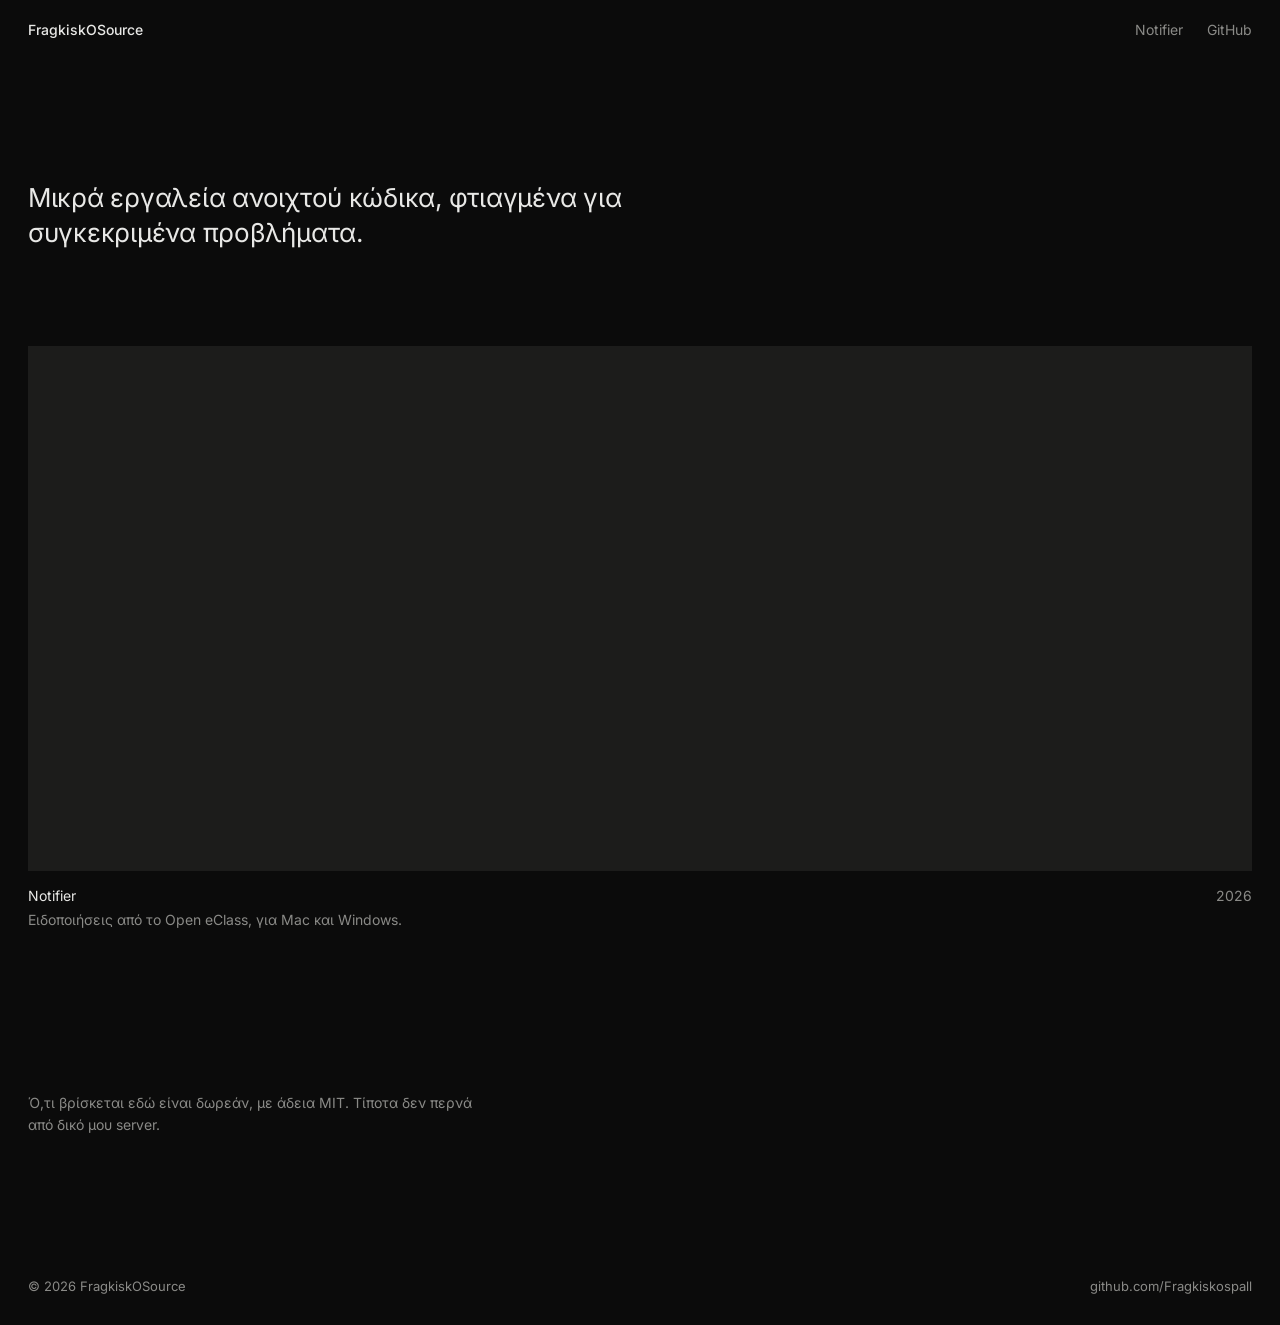
==== commit c9957c85: "FragkiskOSource: πρώτη έκδοση του site" ====
--- a/index.html
+++ b/index.html
@@ -2,13 +2,14 @@
 <html lang="el">
 <head>
 <meta charset="utf-8">
+<meta http-equiv="Content-Security-Policy" content="default-src 'none'; style-src 'self' 'unsafe-inline'; font-src 'self'; img-src 'self' data:; base-uri 'none'; form-action 'none'; upgrade-insecure-requests">
+<meta name="referrer" content="strict-origin-when-cross-origin">
 <meta name="viewport" content="width=device-width, initial-scale=1">
 <title>FragkiskOSource</title>
 <meta name="description" content="Μικρά εργαλεία ανοιχτού κώδικα, φτιαγμένα για συγκεκριμένα προβλήματα.">
 <meta name="theme-color" content="#0b0b0b">
 <link rel="icon" href="data:image/svg+xml,%3Csvg xmlns=%22http://www.w3.org/2000/svg%22 viewBox=%220 0 32 32%22%3E%3Crect width=%2232%22 height=%2232%22 fill=%22%230b0b0b%22/%3E%3Ccircle cx=%2216%22 cy=%2216%22 r=%225%22 fill=%22%23e8e8e6%22/%3E%3C/svg%3E">
-<link rel="preconnect" href="https://fonts.googleapis.com"><link rel="preconnect" href="https://fonts.gstatic.com" crossorigin>
-<link rel="stylesheet" href="https://fonts.googleapis.com/css2?family=Inter:wght@400;500&amp;display=swap">
+<link rel="stylesheet" href="/fonts/inter.css">
 <style>
 body{margin:0;background:#0b0b0b}
 a{color:#e8e8e6;text-decoration:none}a:hover{text-decoration:underline;text-underline-offset:3px}
@@ -29,24 +30,7 @@
     <p style="margin: 120px 0 96px; max-width: 620px; font-size: 26px; line-height: 1.35; letter-spacing: -0.01em">Μικρά εργαλεία ανοιχτού κώδικα, φτιαγμένα για συγκεκριμένα προβλήματα.</p>
 
     <a href="/notifier/" aria-label="Notifier" style="display: block">
-      <div style="aspect-ratio: 21 / 9; max-height: 620px; width: 100%; background: #111111; overflow: hidden">
-        <svg viewBox="0 0 1200 514" width="100%" height="100%" preserveAspectRatio="xMidYMid slice" aria-hidden="true">
-          <defs>
-            <pattern id="dots" width="16" height="16" patternUnits="userSpaceOnUse">
-              <circle cx="2" cy="2" r="1.1" fill="#262626"></circle>
-            </pattern>
-          </defs>
-          <rect width="1200" height="514" fill="#111111"></rect>
-          <rect width="1200" height="514" fill="url(#dots)"></rect>
-          <g fill="none" stroke-width="1">
-            <circle cx="780" cy="257" r="64" stroke="#454543"></circle>
-            <circle cx="780" cy="257" r="132" stroke="#363634"></circle>
-            <circle cx="780" cy="257" r="204" stroke="#2b2b29"></circle>
-            <circle cx="780" cy="257" r="280" stroke="#222220"></circle>
-          </g>
-          <circle cx="780" cy="257" r="5" fill="#e8e8e6"></circle>
-        </svg>
-      </div>
+      <div style="aspect-ratio: 21 / 9; max-height: 620px; width: 100%; background: #1c1c1b"></div>
     </a>
     <div style="display: flex; justify-content: space-between; gap: 24px; padding: 14px 0 0; font-size: 14px">
       <a href="/notifier/">Notifier</a>
--- a/fonts/inter.css
+++ b/fonts/inter.css
@@ -0,0 +1,55 @@
+/* Inter (SIL Open Font License 1.1), από το @fontsource/inter 5.3.0. Φιλοξενείται εδώ, χωρίς Google Fonts. */
+/* greek 400 */
+@font-face {
+  font-family: 'Inter';
+  font-style: normal;
+  font-display: swap;
+  font-weight: 400;
+  src: url(/fonts/inter-greek-400-normal.woff2) format('woff2');
+  unicode-range: U+0370-0377,U+037A-037F,U+0384-038A,U+038C,U+038E-03A1,U+03A3-03FF;
+}
+/* latin-ext 400 */
+@font-face {
+  font-family: 'Inter';
+  font-style: normal;
+  font-display: swap;
+  font-weight: 400;
+  src: url(/fonts/inter-latin-ext-400-normal.woff2) format('woff2');
+  unicode-range: U+0100-02BA,U+02BD-02C5,U+02C7-02CC,U+02CE-02D7,U+02DD-02FF,U+0304,U+0308,U+0329,U+1D00-1DBF,U+1E00-1E9F,U+1EF2-1EFF,U+2020,U+20A0-20AB,U+20AD-20C0,U+2113,U+2C60-2C7F,U+A720-A7FF;
+}
+/* latin 400 */
+@font-face {
+  font-family: 'Inter';
+  font-style: normal;
+  font-display: swap;
+  font-weight: 400;
+  src: url(/fonts/inter-latin-400-normal.woff2) format('woff2');
+  unicode-range: U+0000-00FF,U+0131,U+0152-0153,U+02BB-02BC,U+02C6,U+02DA,U+02DC,U+0304,U+0308,U+0329,U+2000-206F,U+20AC,U+2122,U+2191,U+2193,U+2212,U+2215,U+FEFF,U+FFFD;
+}
+/* greek 500 */
+@font-face {
+  font-family: 'Inter';
+  font-style: normal;
+  font-display: swap;
+  font-weight: 500;
+  src: url(/fonts/inter-greek-500-normal.woff2) format('woff2');
+  unicode-range: U+0370-0377,U+037A-037F,U+0384-038A,U+038C,U+038E-03A1,U+03A3-03FF;
+}
+/* latin-ext 500 */
+@font-face {
+  font-family: 'Inter';
+  font-style: normal;
+  font-display: swap;
+  font-weight: 500;
+  src: url(/fonts/inter-latin-ext-500-normal.woff2) format('woff2');
+  unicode-range: U+0100-02BA,U+02BD-02C5,U+02C7-02CC,U+02CE-02D7,U+02DD-02FF,U+0304,U+0308,U+0329,U+1D00-1DBF,U+1E00-1E9F,U+1EF2-1EFF,U+2020,U+20A0-20AB,U+20AD-20C0,U+2113,U+2C60-2C7F,U+A720-A7FF;
+}
+/* latin 500 */
+@font-face {
+  font-family: 'Inter';
+  font-style: normal;
+  font-display: swap;
+  font-weight: 500;
+  src: url(/fonts/inter-latin-500-normal.woff2) format('woff2');
+  unicode-range: U+0000-00FF,U+0131,U+0152-0153,U+02BB-02BC,U+02C6,U+02DA,U+02DC,U+0304,U+0308,U+0329,U+2000-206F,U+20AC,U+2122,U+2191,U+2193,U+2212,U+2215,U+FEFF,U+FFFD;
+}
